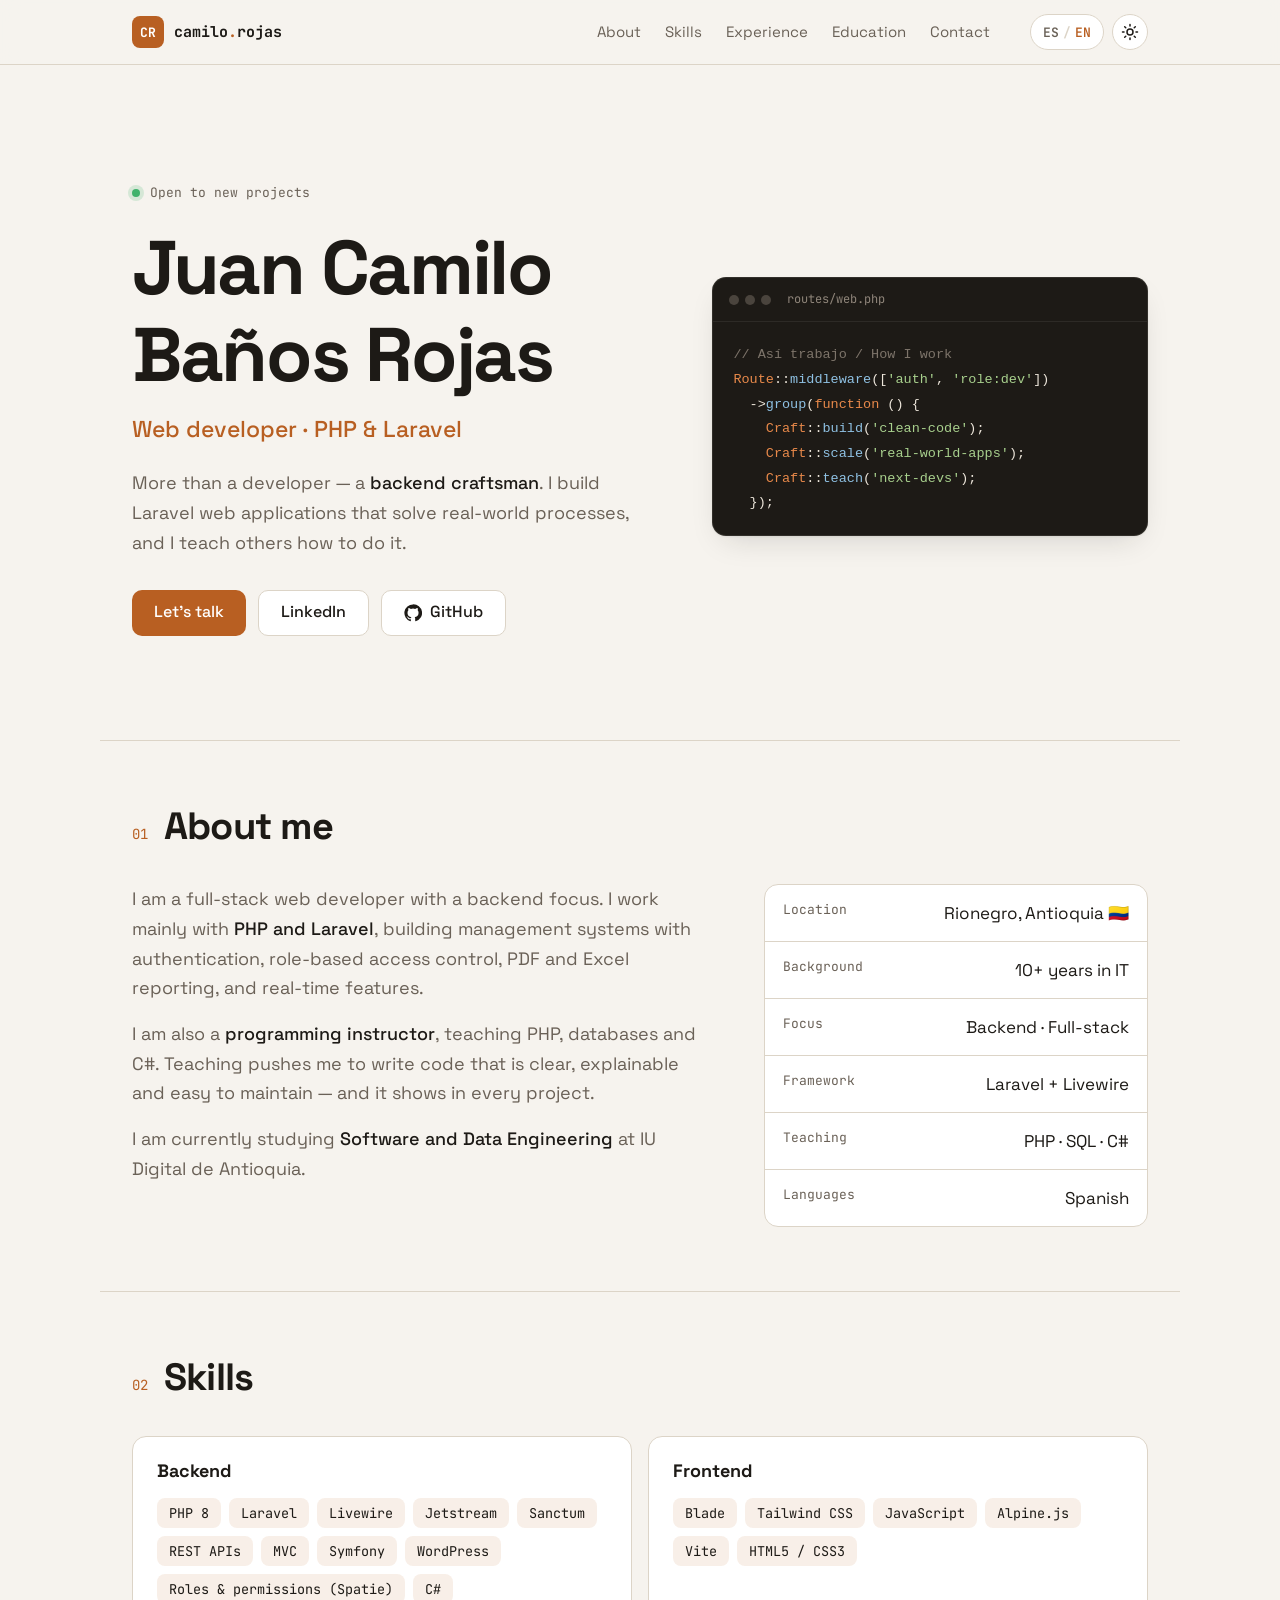
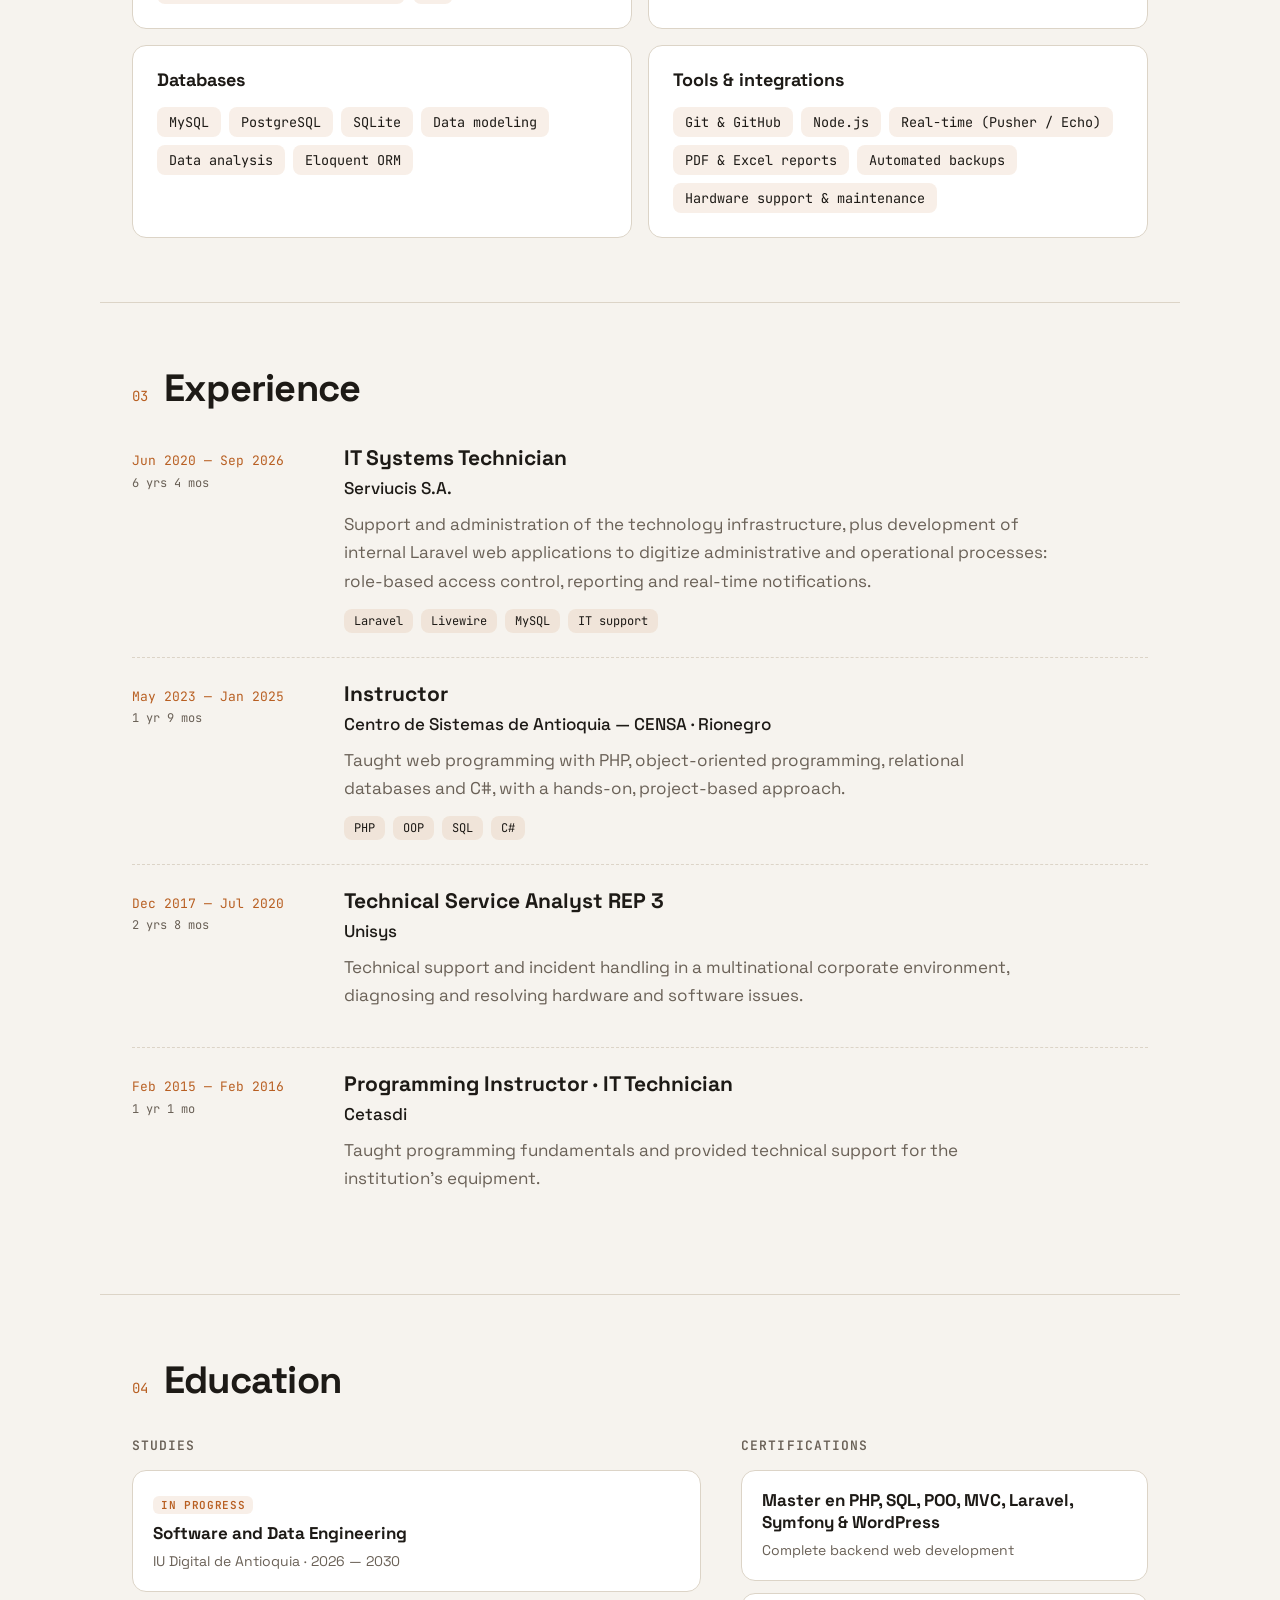
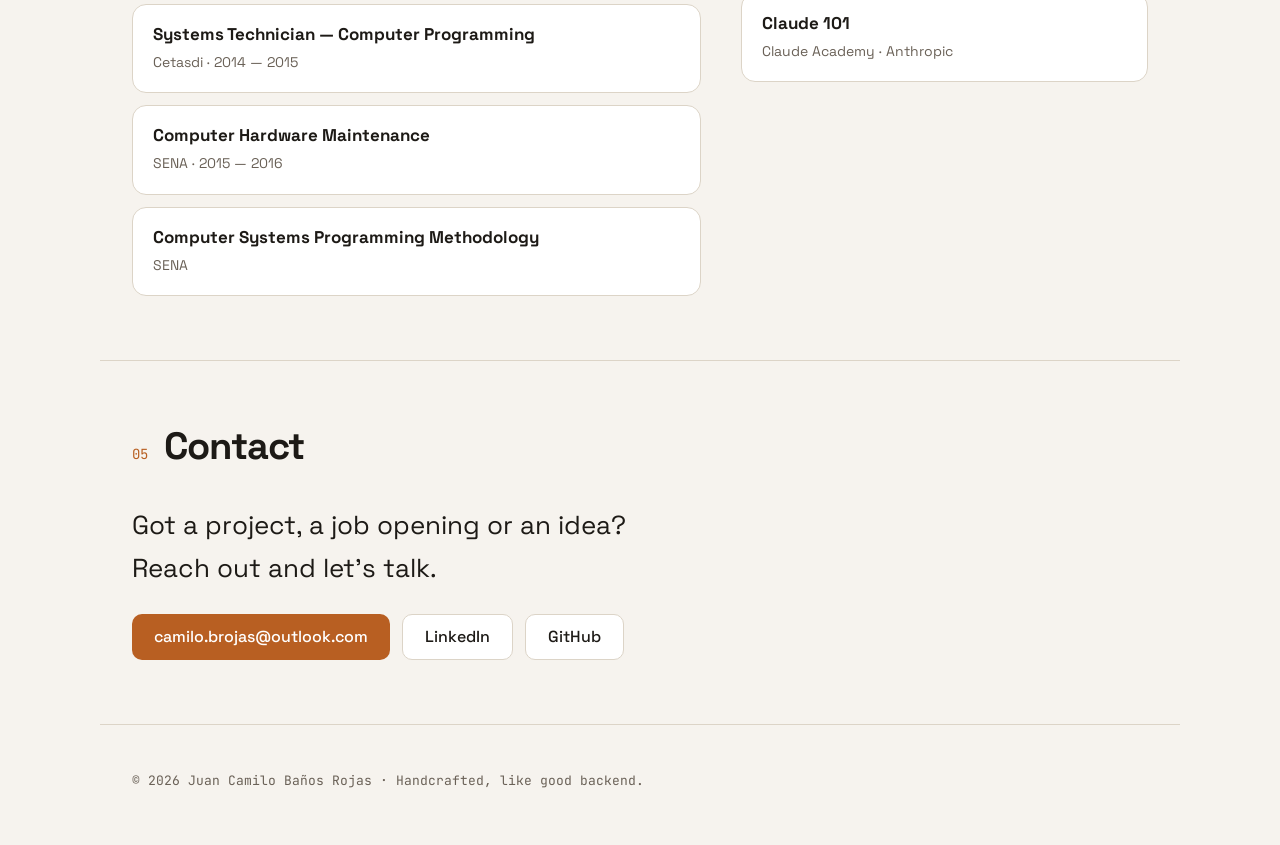
==== index.html @ 19678628 "Portafolio bilingüe con tema claro/oscuro Co-Authored-By: Claude Opus 5.5 <noreply@anthropic.com>" ====
<!doctype html>
<html lang="es">
<head>
  <meta charset="utf-8">
  <meta name="viewport" content="width=device-width, initial-scale=1">
  <title>Camilo Rojas · Desarrollador Full-stack</title>
  <meta name="description" content="Juan Camilo Baños Rojas — Desarrollador web PHP y Laravel en Rionegro, Antioquia. Más de 10 años en tecnología y docente de programación.">
  <meta property="og:title" content="Camilo Rojas · Full-stack Developer">
  <meta property="og:description" content="Desarrollador web full-stack y docente de programación. Laravel · Livewire · Tailwind · MySQL.">
  <meta property="og:type" content="website">
  <link rel="icon" href="data:image/svg+xml,<svg xmlns='http://www.w3.org/2000/svg' viewBox='0 0 32 32'><rect width='32' height='32' rx='7' fill='%23d97a3a'/><text x='16' y='22' font-family='monospace' font-size='16' font-weight='700' text-anchor='middle' fill='white'>CR</text></svg>">
  <link rel="preconnect" href="https://fonts.googleapis.com">
  <link rel="preconnect" href="https://fonts.gstatic.com" crossorigin>
  <link href="https://fonts.googleapis.com/css2?family=JetBrains+Mono:wght@400;600&family=Space+Grotesk:wght@400;500;700&display=swap" rel="stylesheet">
  <link rel="stylesheet" href="style.css">
  <script>
    // Apply saved/system theme before paint to avoid a flash
    try {
      const t = localStorage.getItem('theme');
      if (t) document.documentElement.dataset.theme = t;
    } catch (e) {}
  </script>
</head>
<body>
  <a class="skip" href="#main" data-i18n="skip">Saltar al contenido</a>

  <header class="nav">
    <div class="wrap nav__inner">
      <a href="#top" class="brand" aria-label="Camilo Rojas">
        <span class="brand__mark">CR</span>
        <span class="brand__name">camilo<span class="accent">.</span>rojas</span>
      </a>
      <nav class="nav__links" aria-label="Secciones">
        <a href="#about" data-i18n="nav.about">Sobre mí</a>
        <a href="#skills" data-i18n="nav.skills">Habilidades</a>
        <a href="#experience" data-i18n="nav.experience">Experiencia</a>
        <a href="#education" data-i18n="nav.education">Formación</a>
        <a href="#contact" data-i18n="nav.contact">Contacto</a>
      </nav>
      <div class="nav__actions">
        <button class="chip" id="langToggle" type="button" aria-label="Cambiar idioma / Change language">
          <span data-lang="es">ES</span><span class="sep">/</span><span data-lang="en">EN</span>
        </button>
        <button class="icon-btn" id="themeToggle" type="button" aria-label="Cambiar tema">
          <svg class="i-sun" viewBox="0 0 24 24" width="18" height="18" fill="none" stroke="currentColor" stroke-width="2" stroke-linecap="round"><circle cx="12" cy="12" r="4"/><path d="M12 2v2M12 20v2M4.93 4.93l1.41 1.41M17.66 17.66l1.41 1.41M2 12h2M20 12h2M4.93 19.07l1.41-1.41M17.66 6.34l1.41-1.41"/></svg>
          <svg class="i-moon" viewBox="0 0 24 24" width="18" height="18" fill="none" stroke="currentColor" stroke-width="2" stroke-linecap="round" stroke-linejoin="round"><path d="M21 12.79A9 9 0 1 1 11.21 3 7 7 0 0 0 21 12.79z"/></svg>
        </button>
      </div>
    </div>
  </header>

  <main id="main">
    <!-- HERO -->
    <section class="hero wrap" id="top">
      <div class="hero__text">
        <p class="eyebrow mono"><span class="dot"></span><span data-i18n="hero.status">Disponible para nuevos proyectos</span></p>
        <h1>Juan Camilo<br>Baños Rojas</h1>
        <p class="hero__role" data-i18n="hero.role">Web developer · PHP &amp; Laravel</p>
        <p class="hero__lead" data-i18n="hero.lead">Más que un desarrollador, un <em>artesano del backend</em>. Construyo aplicaciones web con Laravel que resuelven procesos reales, y enseño a otros a hacerlo.</p>
        <div class="hero__cta">
          <a class="btn btn--primary" href="#contact" data-i18n="hero.cta1">Hablemos</a>
          <a class="btn btn--ghost" href="https://www.linkedin.com/in/jcamilorojas" target="_blank" rel="noopener">LinkedIn</a>
          <a class="btn btn--ghost" href="https://github.com/JCBRojas" target="_blank" rel="noopener">
            <svg viewBox="0 0 24 24" width="18" height="18" fill="currentColor" aria-hidden="true"><path d="M12 .5a11.5 11.5 0 0 0-3.64 22.41c.58.1.79-.25.79-.56v-2c-3.2.7-3.88-1.37-3.88-1.37-.53-1.33-1.28-1.69-1.28-1.69-1.05-.72.08-.7.08-.7 1.16.08 1.77 1.19 1.77 1.19 1.03 1.77 2.7 1.26 3.36.96.1-.75.4-1.26.73-1.55-2.55-.29-5.24-1.28-5.24-5.68 0-1.26.45-2.28 1.19-3.09-.12-.29-.52-1.46.11-3.05 0 0 .97-.31 3.17 1.18a11 11 0 0 1 5.77 0c2.2-1.49 3.17-1.18 3.17-1.18.63 1.59.23 2.76.11 3.05.74.81 1.19 1.83 1.19 3.09 0 4.41-2.69 5.38-5.26 5.67.41.36.78 1.06.78 2.14v3.17c0 .31.21.67.8.56A11.5 11.5 0 0 0 12 .5z"/></svg>
            GitHub
          </a>
        </div>
      </div>

      <figure class="code-card" aria-hidden="true">
        <div class="code-card__bar"><i></i><i></i><i></i><span class="mono">routes/web.php</span></div>
<pre class="mono"><code><span class="c">// Así trabajo / How I work</span>
<span class="k">Route</span>::<span class="f">middleware</span>([<span class="s">'auth'</span>, <span class="s">'role:dev'</span>])
  -&gt;<span class="f">group</span>(<span class="k">function</span> () {
    <span class="k">Craft</span>::<span class="f">build</span>(<span class="s">'clean-code'</span>);
    <span class="k">Craft</span>::<span class="f">scale</span>(<span class="s">'real-world-apps'</span>);
    <span class="k">Craft</span>::<span class="f">teach</span>(<span class="s">'next-devs'</span>);
  });</code></pre>
      </figure>
    </section>

    <!-- ABOUT -->
    <section class="section wrap" id="about">
      <header class="section__head">
        <span class="mono num">01</span>
        <h2 data-i18n="about.title">Sobre mí</h2>
      </header>
      <div class="about">
        <div class="about__text">
          <p data-i18n="about.p1">Soy desarrollador web especializado en <strong>PHP y Laravel</strong>, con más de 10 años de trayectoria en tecnología: soporte técnico, administración de sistemas, docencia y desarrollo de software. Construyo sistemas de gestión con autenticación, control de roles y permisos, reportes en PDF y Excel, y funcionalidades en tiempo real.</p>
          <p data-i18n="about.p2">También he sido <strong>docente de programación</strong>, enseñando PHP, bases de datos y C#. Enseñar me obliga a escribir código claro, explicable y fácil de mantener, y eso se nota en cada proyecto.</p>
          <p data-i18n="about.p3">Actualmente curso <strong>Ingeniería de Software y Datos</strong> en la IU Digital de Antioquia.</p>
        </div>
        <ul class="facts">
          <li><span class="facts__k mono" data-i18n="about.f0k">Ubicación</span><span>Rionegro, Antioquia 🇨🇴</span></li>
          <li><span class="facts__k mono" data-i18n="about.f5k">Trayectoria</span><span data-i18n="about.f5v">+10 años en TI</span></li>
          <li><span class="facts__k mono" data-i18n="about.f1k">Enfoque</span><span data-i18n="about.f1v">Backend · Full-stack</span></li>
          <li><span class="facts__k mono" data-i18n="about.f2k">Framework</span><span>Laravel + Livewire</span></li>
          <li><span class="facts__k mono" data-i18n="about.f3k">Docencia</span><span>PHP · SQL · C#</span></li>
          <li><span class="facts__k mono" data-i18n="about.f4k">Idiomas</span><span data-i18n="about.f4v">Español</span></li>
        </ul>
      </div>
    </section>

    <!-- SKILLS -->
    <section class="section wrap" id="skills">
      <header class="section__head">
        <span class="mono num">02</span>
        <h2 data-i18n="skills.title">Habilidades</h2>
      </header>
      <div class="skills">
        <article class="skill-group">
          <h3 data-i18n="skills.backend">Backend</h3>
          <ul class="tags">
            <li>PHP 8</li><li>Laravel</li><li>Livewire</li><li>Jetstream</li><li>Sanctum</li>
            <li>REST APIs</li><li>MVC</li><li>Symfony</li><li>WordPress</li><li data-i18n="skills.rbac">Roles y permisos (Spatie)</li><li>C#</li>
          </ul>
        </article>
        <article class="skill-group">
          <h3 data-i18n="skills.frontend">Frontend</h3>
          <ul class="tags">
            <li>Blade</li><li>Tailwind CSS</li><li>JavaScript</li><li>Alpine.js</li><li>Vite</li><li>HTML5 / CSS3</li>
          </ul>
        </article>
        <article class="skill-group">
          <h3 data-i18n="skills.data">Bases de datos</h3>
          <ul class="tags">
            <li>MySQL</li><li>PostgreSQL</li><li>SQLite</li><li data-i18n="skills.modeling">Modelado de datos</li><li data-i18n="skills.analysis">Análisis de datos</li><li>Eloquent ORM</li>
          </ul>
        </article>
        <article class="skill-group">
          <h3 data-i18n="skills.tools">Herramientas e integraciones</h3>
          <ul class="tags">
            <li>Git &amp; GitHub</li><li>Node.js</li><li data-i18n="skills.realtime">Tiempo real (Pusher / Echo)</li>
            <li data-i18n="skills.reports">Reportes PDF y Excel</li><li data-i18n="skills.backups">Respaldos automatizados</li><li data-i18n="skills.support">Soporte y mantenimiento de equipos</li>
          </ul>
        </article>
      </div>
    </section>

    <!-- EXPERIENCE -->
    <section class="section wrap" id="experience">
      <header class="section__head">
        <span class="mono num">03</span>
        <h2 data-i18n="exp.title">Experiencia</h2>
      </header>
      <ol class="timeline">
        <li class="timeline__item">
          <div class="timeline__meta mono"><span data-i18n="exp.d1">jun 2020 — sep 2026</span><span class="timeline__dur" data-i18n="exp.l1">6 años 4 meses</span></div>
          <div class="timeline__body">
            <h3 data-i18n="exp.serviucis.role">Técnico de sistemas informáticos</h3>
            <p class="timeline__org">Serviucis S.A.</p>
            <p data-i18n="exp.serviucis.desc">Soporte y administración de la infraestructura tecnológica, y desarrollo de aplicaciones web internas con Laravel para digitalizar procesos administrativos y operativos: control de acceso por roles, reportes y notificaciones en tiempo real.</p>
            <ul class="tags tags--sm"><li>Laravel</li><li>Livewire</li><li>MySQL</li><li data-i18n="exp.tag.support">Soporte TI</li></ul>
          </div>
        </li>
        <li class="timeline__item">
          <div class="timeline__meta mono"><span data-i18n="exp.d2">may 2023 — ene 2025</span><span class="timeline__dur" data-i18n="exp.l2">1 año 9 meses</span></div>
          <div class="timeline__body">
            <h3 data-i18n="exp.censa.role">Profesor</h3>
            <p class="timeline__org">Centro de Sistemas de Antioquia — CENSA · Rionegro</p>
            <p data-i18n="exp.censa.desc">Formación en programación web con PHP, programación orientada a objetos, bases de datos relacionales y C#, con un enfoque práctico basado en proyectos.</p>
            <ul class="tags tags--sm"><li>PHP</li><li data-i18n="exp.tag.oop">POO</li><li>SQL</li><li>C#</li></ul>
          </div>
        </li>
        <li class="timeline__item">
          <div class="timeline__meta mono"><span data-i18n="exp.d3">dic 2017 — jul 2020</span><span class="timeline__dur" data-i18n="exp.l3">2 años 8 meses</span></div>
          <div class="timeline__body">
            <h3 data-i18n="exp.unisys.role">Analista de servicio técnico REP 3</h3>
            <p class="timeline__org">Unisys</p>
            <p data-i18n="exp.unisys.desc">Soporte técnico y atención de incidentes en un entorno corporativo multinacional, con diagnóstico y resolución de problemas de hardware y software.</p>
          </div>
        </li>
        <li class="timeline__item">
          <div class="timeline__meta mono"><span data-i18n="exp.d4">feb 2015 — feb 2016</span><span class="timeline__dur" data-i18n="exp.l4">1 año 1 mes</span></div>
          <div class="timeline__body">
            <h3 data-i18n="exp.cetasdi.role">Docente en programación · Técnico informático</h3>
            <p class="timeline__org">Cetasdi</p>
            <p data-i18n="exp.cetasdi.desc">Enseñanza de fundamentos de programación y soporte técnico a los equipos de la institución.</p>
          </div>
        </li>
      </ol>
    </section>

    <!-- EDUCATION -->
    <section class="section wrap" id="education">
      <header class="section__head">
        <span class="mono num">04</span>
        <h2 data-i18n="edu.title">Formación</h2>
      </header>
      <div class="edu">
        <div>
          <h3 class="edu__sub mono" data-i18n="edu.studies">Educación</h3>
          <ul class="cards">
            <li class="card">
              <span class="badge" data-i18n="edu.ongoing">En curso</span>
              <h4 data-i18n="edu.iud.title">Ingeniería de Software y Datos</h4>
              <p>IU Digital de Antioquia · <span data-i18n="edu.iud.date">2026 — 2030</span></p>
            </li>
            <li class="card">
              <h4 data-i18n="edu.cetasdi.title">Técnico en Sistemas — Programación informática</h4>
              <p>Cetasdi · 2014 — 2015</p>
            </li>
            <li class="card">
              <h4 data-i18n="edu.sena1.title">Mantenimiento de equipos de cómputo</h4>
              <p>SENA · 2015 — 2016</p>
            </li>
            <li class="card">
              <h4 data-i18n="edu.sena2.title">Metodología de programación de sistemas informáticos</h4>
              <p>SENA</p>
            </li>
          </ul>
        </div>
        <div>
          <h3 class="edu__sub mono" data-i18n="edu.certs">Certificaciones</h3>
          <ul class="cards">
            <li class="card">
              <h4>Master en PHP, SQL, POO, MVC, Laravel, Symfony &amp; WordPress</h4>
              <p data-i18n="edu.cert.php">Desarrollo web backend completo</p>
            </li>
            <li class="card">
              <h4>Claude 101</h4>
              <p>Claude Academy · Anthropic</p>
            </li>
          </ul>
        </div>
      </div>
    </section>

    <!-- CONTACT -->
    <section class="section wrap" id="contact">
      <header class="section__head">
        <span class="mono num">05</span>
        <h2 data-i18n="contact.title">Contacto</h2>
      </header>
      <div class="contact">
        <p class="contact__lead" data-i18n="contact.lead">¿Tienes un proyecto, una vacante o una idea? Escríbeme y conversemos.</p>
        <div class="contact__links">
          <a class="btn btn--primary" href="mailto:camilo.brojas@outlook.com">camilo.brojas@outlook.com</a>
          <a class="btn btn--ghost" href="https://www.linkedin.com/in/jcamilorojas" target="_blank" rel="noopener">LinkedIn</a>
          <a class="btn btn--ghost" href="https://github.com/JCBRojas" target="_blank" rel="noopener">GitHub</a>
        </div>
      </div>
    </section>
  </main>

  <footer class="footer wrap">
    <p class="mono">© <span id="year"></span> Juan Camilo Baños Rojas · <span data-i18n="footer">Hecho a mano, como el buen backend.</span></p>
  </footer>

  <script src="script.js"></script>
</body>
</html>
---- style.css ----
:root {
  --bg: #f6f3ee;
  --bg-2: #ede8df;
  --surface: #ffffff;
  --text: #1d1a16;
  --muted: #6a6157;
  --line: #dcd4c7;
  --accent: #b85f22;
  --accent-soft: rgba(184, 95, 34, .1);
  --code-bg: #1d1a16;
  --code-text: #ece5da;
  --shadow: 0 1px 2px rgba(29, 26, 22, .05), 0 12px 32px -12px rgba(29, 26, 22, .18);
  color-scheme: light;
}

@media (prefers-color-scheme: dark) {
  :root:not([data-theme="light"]) {
    --bg: #12110f;
    --bg-2: #1a1815;
    --surface: #1e1c19;
    --text: #ece6dc;
    --muted: #9c9285;
    --line: #2f2b26;
    --accent: #e8894a;
    --accent-soft: rgba(232, 137, 74, .12);
    --code-bg: #0b0a09;
    --code-text: #ece6dc;
    --shadow: 0 1px 2px rgba(0, 0, 0, .3), 0 16px 40px -16px rgba(0, 0, 0, .6);
    color-scheme: dark;
  }
}

:root[data-theme="dark"] {
  --bg: #12110f;
  --bg-2: #1a1815;
  --surface: #1e1c19;
  --text: #ece6dc;
  --muted: #9c9285;
  --line: #2f2b26;
  --accent: #e8894a;
  --accent-soft: rgba(232, 137, 74, .12);
  --code-bg: #0b0a09;
  --code-text: #ece6dc;
  --shadow: 0 1px 2px rgba(0, 0, 0, .3), 0 16px 40px -16px rgba(0, 0, 0, .6);
  color-scheme: dark;
}

*, *::before, *::after { box-sizing: border-box; }
html { scroll-behavior: smooth; scroll-padding-top: 80px; }
body {
  margin: 0;
  background: var(--bg);
  color: var(--text);
  font: 400 17px/1.65 "Space Grotesk", system-ui, sans-serif;
  -webkit-font-smoothing: antialiased;
  transition: background-color .25s, color .25s;
}
h1, h2, h3 { line-height: 1.15; margin: 0; }
a { color: inherit; }
.mono { font-family: "JetBrains Mono", ui-monospace, monospace; }
.accent { color: var(--accent); }
.wrap { width: 100%; max-width: 1080px; margin: 0 auto; padding: 0 16px; }
@media (min-width: 720px) { .wrap { padding: 0 32px; } }

.skip { position: absolute; left: -9999px; }
.skip:focus { left: 16px; top: 16px; z-index: 99; background: var(--accent); color: #fff; padding: 8px 12px; border-radius: 8px; }
:focus-visible { outline: 2px solid var(--accent); outline-offset: 3px; border-radius: 6px; }

/* NAV */
.nav {
  position: sticky; top: 0; z-index: 10;
  background: color-mix(in srgb, var(--bg) 82%, transparent);
  backdrop-filter: blur(10px);
  border-bottom: 1px solid var(--line);
}
.nav__inner { display: flex; align-items: center; gap: 24px; height: 64px; }
.brand { display: flex; align-items: center; gap: 10px; text-decoration: none; font-weight: 700; }
.brand__mark {
  display: grid; place-items: center; width: 32px; height: 32px; border-radius: 8px;
  background: var(--accent); color: #fff; font: 700 13px "JetBrains Mono", monospace;
}
.brand__name { font-family: "JetBrains Mono", monospace; font-size: 15px; }
.nav__links { display: none; gap: 24px; margin-left: auto; }
.nav__links a { text-decoration: none; color: var(--muted); font-size: 15px; }
.nav__links a:hover { color: var(--text); }
.nav__actions { display: flex; gap: 8px; margin-left: auto; }
@media (min-width: 820px) {
  .nav__links { display: flex; }
  .nav__actions { margin-left: 16px; }
}
.chip, .icon-btn {
  height: 36px; border: 1px solid var(--line); background: var(--surface); color: var(--text);
  border-radius: 999px; cursor: pointer; font: 600 13px "JetBrains Mono", monospace;
  display: inline-flex; align-items: center; justify-content: center;
}
.chip { padding: 0 12px; gap: 4px; }
.chip .sep { color: var(--line); }
.chip [data-lang] { color: var(--muted); }
html[lang="es"] .chip [data-lang="es"], html[lang="en"] .chip [data-lang="en"] { color: var(--accent); }
.icon-btn { width: 36px; }
.chip:hover, .icon-btn:hover { border-color: var(--accent); }
.i-moon { display: none; }
:root[data-theme="light"] .i-sun, :root:not([data-theme]) .i-sun { display: block; }
:root[data-theme="dark"] .i-sun { display: none; }
:root[data-theme="dark"] .i-moon { display: block; }
@media (prefers-color-scheme: dark) {
  :root:not([data-theme]) .i-sun { display: none; }
  :root:not([data-theme]) .i-moon { display: block; }
}

/* HERO */
.hero {
  display: grid; gap: 48px; align-items: center;
  padding-top: 72px; padding-bottom: 72px;
}
@media (min-width: 900px) { .hero { grid-template-columns: 1.1fr .9fr; padding-top: 112px; padding-bottom: 104px; } }
.eyebrow { display: inline-flex; align-items: center; gap: 10px; font-size: 13px; color: var(--muted); margin: 0 0 20px; }
.dot { width: 8px; height: 8px; border-radius: 50%; background: #3fb26b; box-shadow: 0 0 0 4px rgba(63, 178, 107, .18); }
.hero h1 { font-size: clamp(44px, 8vw, 76px); font-weight: 700; letter-spacing: -.03em; }
.hero__role { font-size: clamp(19px, 2.4vw, 23px); color: var(--accent); font-weight: 500; margin: 12px 0 0; }
.hero__lead { color: var(--muted); max-width: 52ch; margin: 20px 0 0; font-size: 18px; }
.hero__lead em { font-style: normal; color: var(--text); font-weight: 500; }
.hero__cta { display: flex; flex-wrap: wrap; gap: 12px; margin-top: 32px; }

.btn {
  display: inline-flex; align-items: center; gap: 8px; height: 46px; padding: 0 22px;
  border-radius: 10px; font-weight: 500; text-decoration: none; font-size: 16px;
  transition: transform .15s, background-color .15s, border-color .15s;
}
.btn:hover { transform: translateY(-1px); }
.btn--primary { background: var(--accent); color: #fff; }
.btn--ghost { border: 1px solid var(--line); background: var(--surface); }
.btn--ghost:hover { border-color: var(--accent); }

.code-card {
  margin: 0; background: var(--code-bg); color: var(--code-text);
  border-radius: 14px; box-shadow: var(--shadow); overflow: hidden;
  border: 1px solid color-mix(in srgb, var(--code-text) 10%, transparent);
}
.code-card__bar { display: flex; align-items: center; gap: 6px; padding: 12px 16px; border-bottom: 1px solid rgba(255, 255, 255, .07); }
.code-card__bar i { width: 10px; height: 10px; border-radius: 50%; background: #4a443d; }
.code-card__bar span { margin-left: 10px; font-size: 12px; color: #8f857a; }
.code-card pre { margin: 0; padding: 20px; font-size: 13.5px; line-height: 1.75; overflow-x: auto; }
.code-card .c { color: #7d746a; }
.code-card .k { color: #e8894a; }
.code-card .f { color: #8fc1e3; }
.code-card .s { color: #a8d08d; }

/* SECTIONS */
.section { padding-top: 64px; padding-bottom: 64px; border-top: 1px solid var(--line); }
.section__head { display: flex; align-items: baseline; gap: 16px; margin-bottom: 36px; }
.section__head .num { color: var(--accent); font-size: 14px; }
.section__head h2 { font-size: clamp(28px, 4vw, 38px); letter-spacing: -.02em; }

.about { display: grid; gap: 32px; }
@media (min-width: 820px) { .about { grid-template-columns: 1.5fr 1fr; gap: 56px; } }
.about__text p { margin: 0 0 16px; color: var(--muted); font-size: 18px; }
.about__text strong { color: var(--text); font-weight: 500; }
.facts { list-style: none; margin: 0; padding: 0; border: 1px solid var(--line); border-radius: 14px; background: var(--surface); }
.facts li { display: flex; justify-content: space-between; gap: 16px; padding: 14px 18px; border-bottom: 1px solid var(--line); }
.facts li:last-child { border-bottom: 0; }
.facts__k { color: var(--muted); font-size: 13px; }

.skills { display: grid; gap: 16px; }
@media (min-width: 720px) { .skills { grid-template-columns: 1fr 1fr; } }
.skill-group { background: var(--surface); border: 1px solid var(--line); border-radius: 14px; padding: 24px; }
.skill-group h3 { font-size: 18px; margin-bottom: 16px; }
.tags { list-style: none; margin: 0; padding: 0; display: flex; flex-wrap: wrap; gap: 8px; }
.tags li {
  padding: 6px 12px; border-radius: 8px; background: var(--accent-soft); color: var(--text);
  font: 400 13.5px "JetBrains Mono", monospace;
}
.tags--sm li { font-size: 12px; padding: 4px 10px; }

.timeline { list-style: none; margin: 0; padding: 0; }
.timeline__item { display: grid; gap: 8px; padding: 24px 0; border-bottom: 1px dashed var(--line); }
.timeline__item:first-child { padding-top: 0; }
.timeline__item:last-child { border-bottom: 0; }
@media (min-width: 720px) { .timeline__item { grid-template-columns: 180px 1fr; gap: 32px; } }
.timeline__meta { color: var(--accent); font-size: 13px; padding-top: 4px; }
.timeline__body h3 { font-size: 21px; }
.timeline__body p { color: var(--muted); margin: 8px 0 14px; max-width: 64ch; }

.contact__lead { font-size: clamp(20px, 3vw, 26px); max-width: 30ch; margin: 0 0 24px; }
.contact__links { display: flex; flex-wrap: wrap; gap: 12px; }

.footer { padding-top: 32px; padding-bottom: 40px; border-top: 1px solid var(--line); color: var(--muted); font-size: 13px; }

@media (prefers-reduced-motion: reduce) {
  html { scroll-behavior: auto; }
  * { transition: none !important; }
}

.timeline__meta { display: flex; flex-direction: column; gap: 2px; }
.timeline__dur { color: var(--muted); font-size: 12px; }
.timeline__org { color: var(--text) !important; font-weight: 500; margin: 4px 0 0 !important; }

.edu { display: grid; gap: 32px; }
@media (min-width: 820px) { .edu { grid-template-columns: 1.4fr 1fr; gap: 40px; } }
.edu__sub { font-size: 13px; font-weight: 600; color: var(--muted); text-transform: uppercase; letter-spacing: .08em; margin-bottom: 16px; }
.cards { list-style: none; margin: 0; padding: 0; display: grid; gap: 12px; }
.card { background: var(--surface); border: 1px solid var(--line); border-radius: 14px; padding: 18px 20px; }
.card h4 { margin: 0; font-size: 17px; line-height: 1.3; }
.card p { margin: 6px 0 0; color: var(--muted); font-size: 14px; }
.badge {
  display: inline-block; margin-bottom: 8px; padding: 2px 8px; border-radius: 6px;
  background: var(--accent-soft); color: var(--accent); font: 600 11px "JetBrains Mono", monospace;
  text-transform: uppercase; letter-spacing: .06em;
}
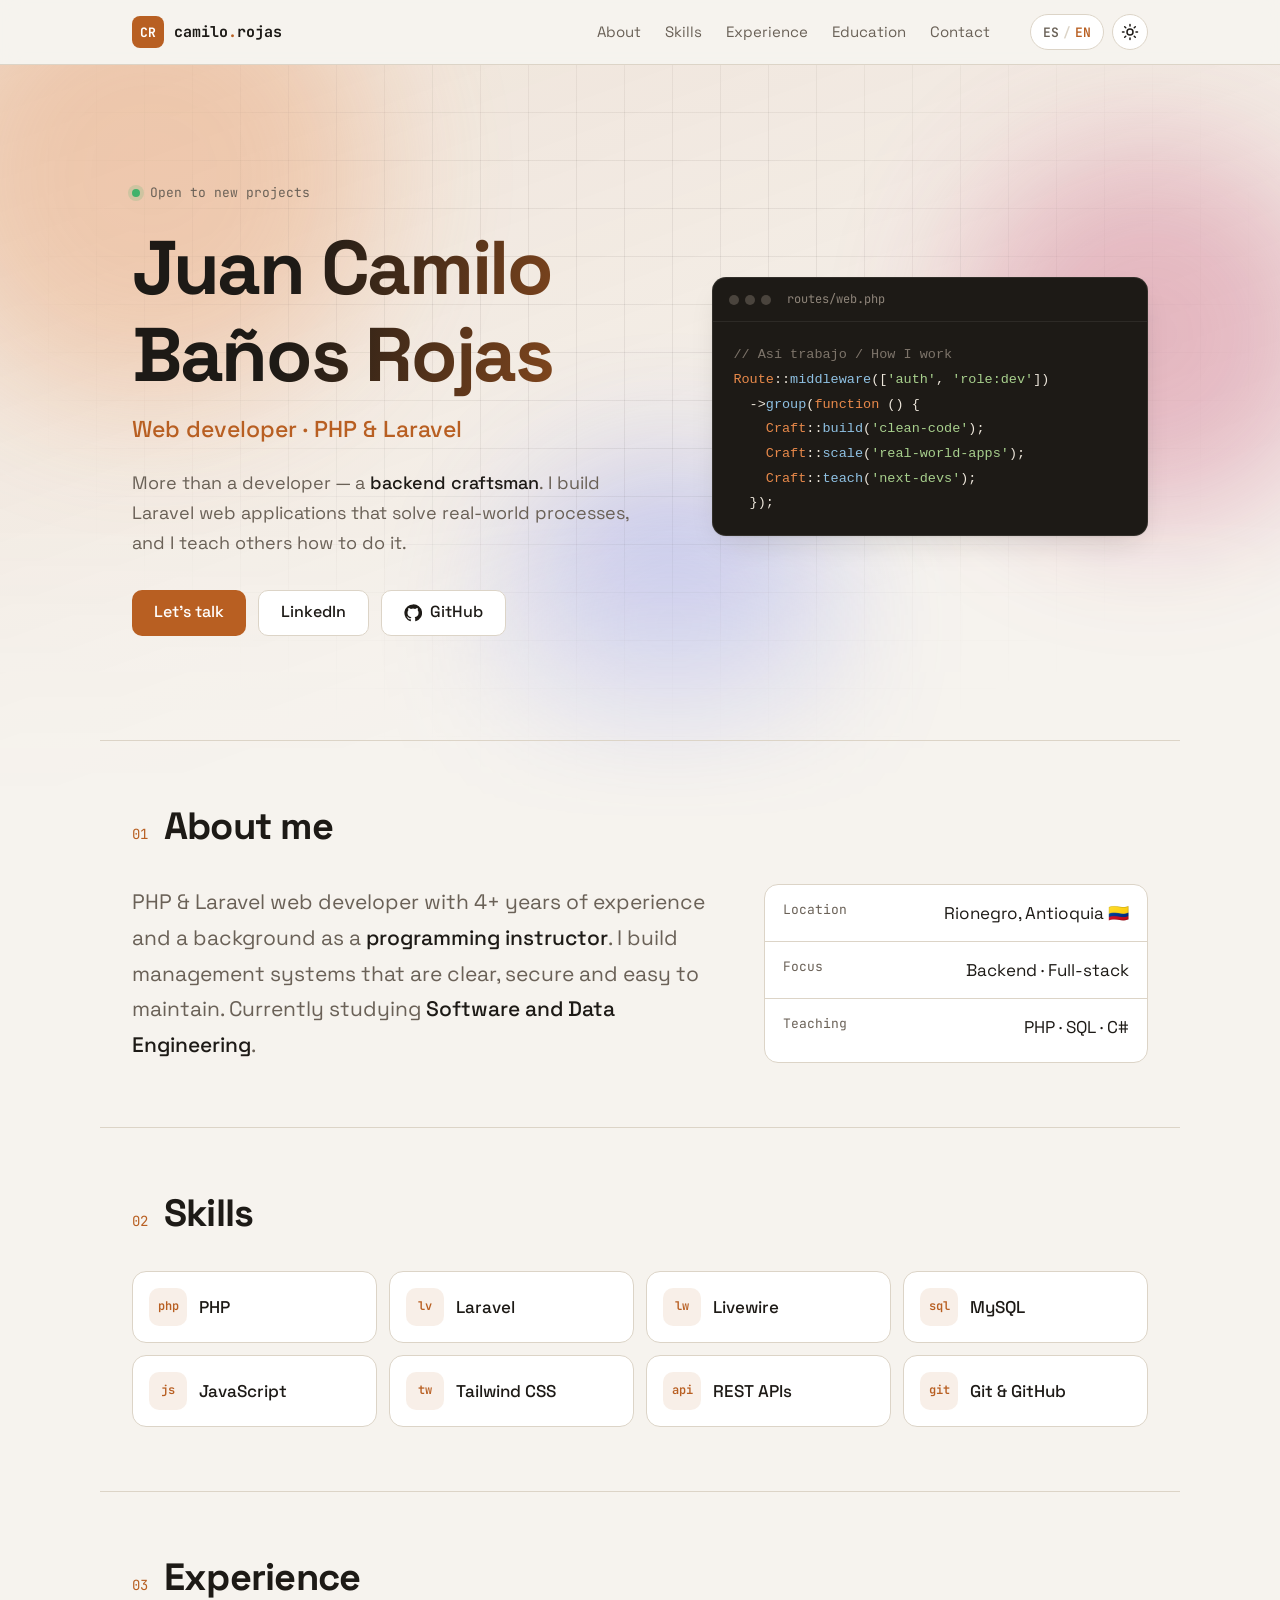
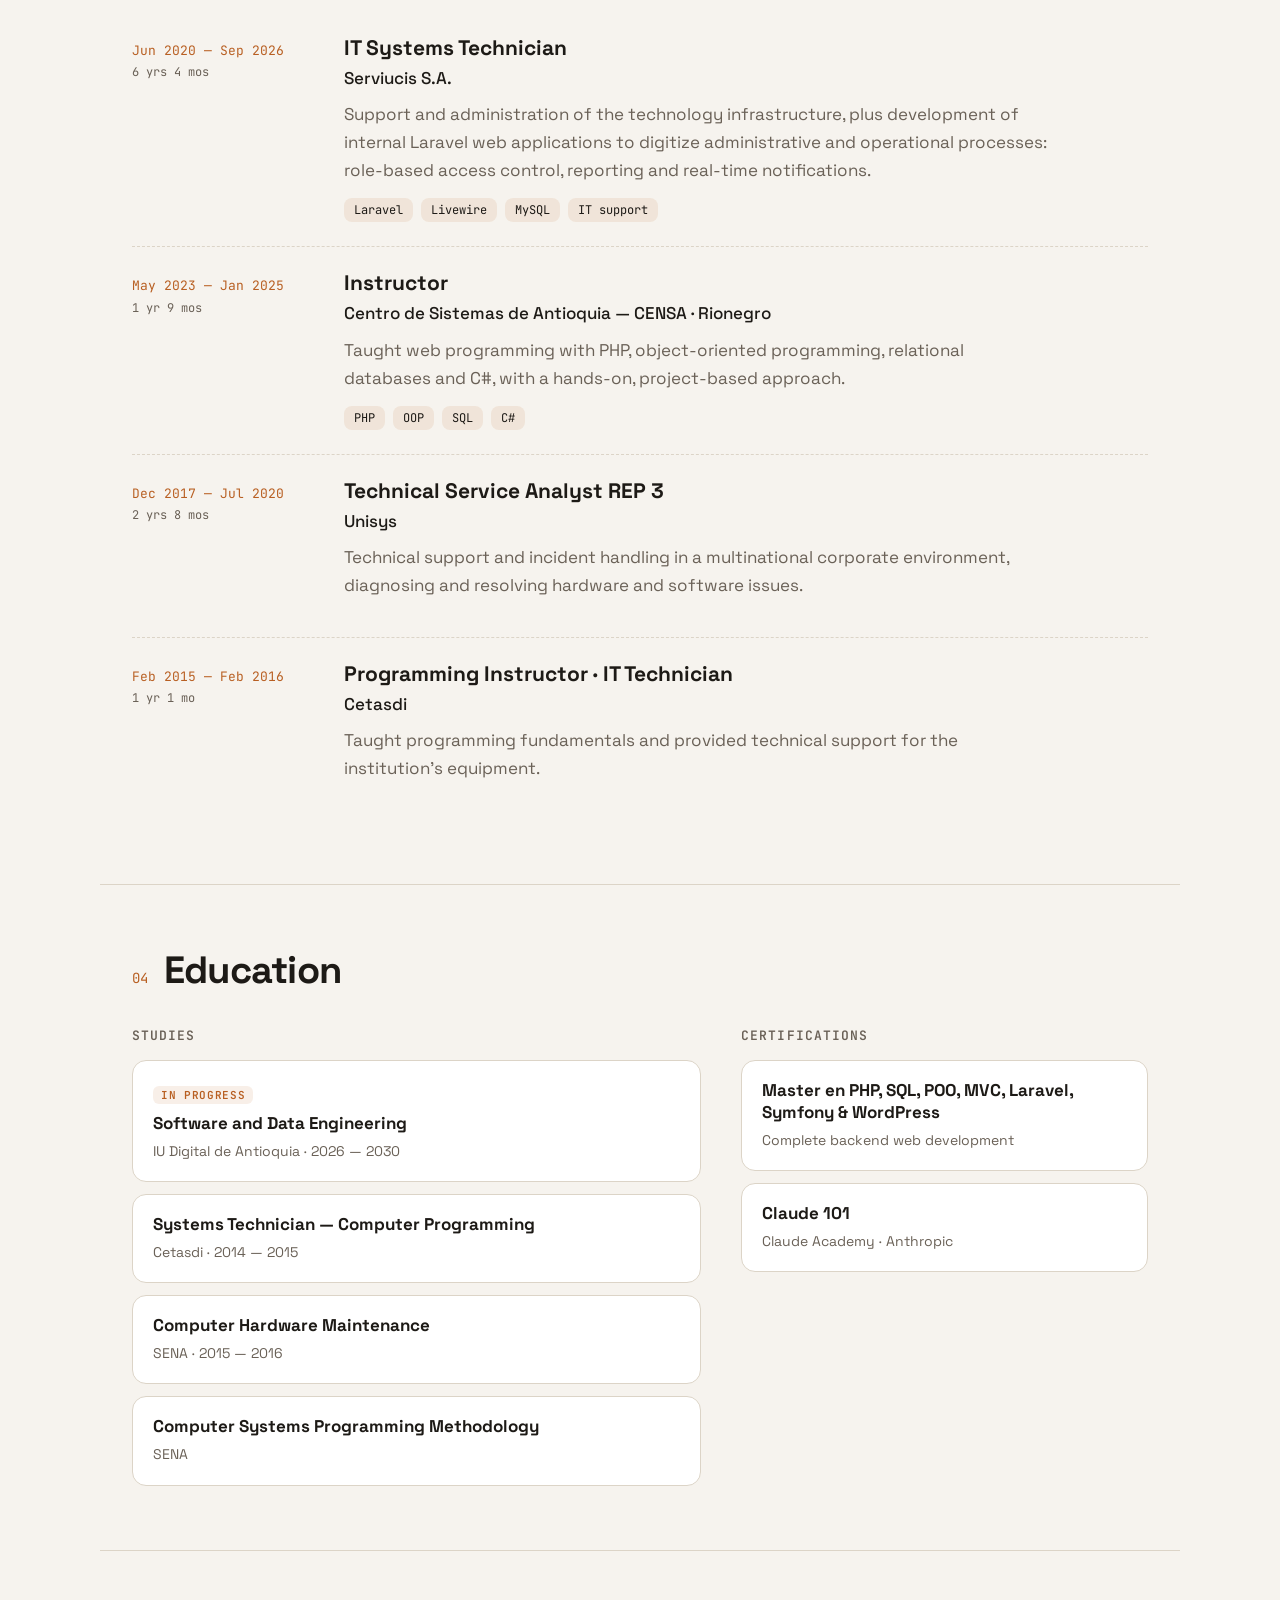
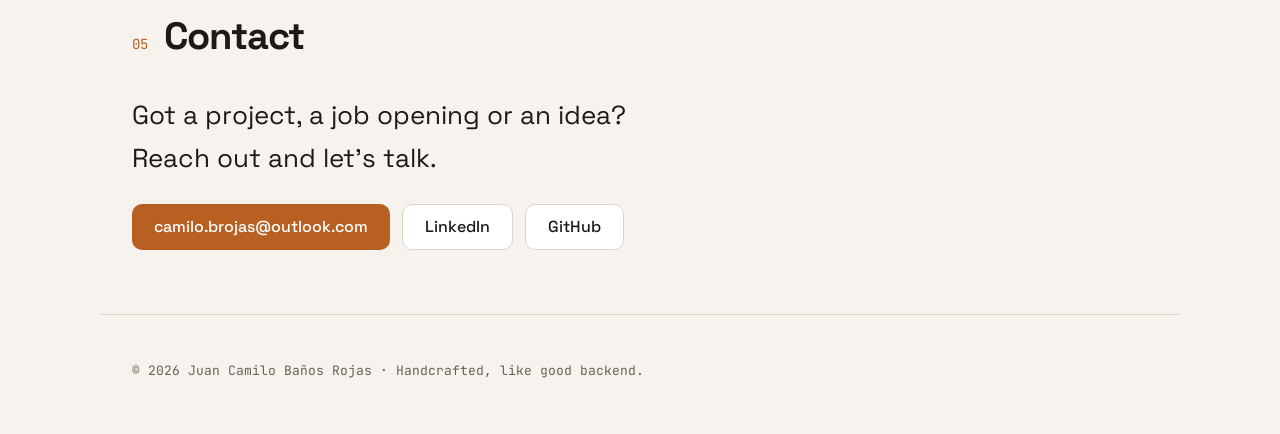
==== commit dfc8181b: "Resume Sobre mí y habilidades, agrega banner con gradiente y animaciones Co-Authored-By: Claude Opus" ====
--- a/index.html
+++ b/index.html
@@ -1,253 +1,418 @@
 <!doctype html>
 <html lang="es">
-<head>
-  <meta charset="utf-8">
-  <meta name="viewport" content="width=device-width, initial-scale=1">
-  <title>Camilo Rojas · Desarrollador Full-stack</title>
-  <meta name="description" content="Juan Camilo Baños Rojas — Desarrollador web PHP y Laravel en Rionegro, Antioquia. Más de 10 años en tecnología y docente de programación.">
-  <meta property="og:title" content="Camilo Rojas · Full-stack Developer">
-  <meta property="og:description" content="Desarrollador web full-stack y docente de programación. Laravel · Livewire · Tailwind · MySQL.">
-  <meta property="og:type" content="website">
-  <link rel="icon" href="data:image/svg+xml,<svg xmlns='http://www.w3.org/2000/svg' viewBox='0 0 32 32'><rect width='32' height='32' rx='7' fill='%23d97a3a'/><text x='16' y='22' font-family='monospace' font-size='16' font-weight='700' text-anchor='middle' fill='white'>CR</text></svg>">
-  <link rel="preconnect" href="https://fonts.googleapis.com">
-  <link rel="preconnect" href="https://fonts.gstatic.com" crossorigin>
-  <link href="https://fonts.googleapis.com/css2?family=JetBrains+Mono:wght@400;600&family=Space+Grotesk:wght@400;500;700&display=swap" rel="stylesheet">
-  <link rel="stylesheet" href="style.css">
-  <script>
-    // Apply saved/system theme before paint to avoid a flash
-    try {
-      const t = localStorage.getItem('theme');
-      if (t) document.documentElement.dataset.theme = t;
-    } catch (e) {}
-  </script>
-</head>
-<body>
-  <a class="skip" href="#main" data-i18n="skip">Saltar al contenido</a>
-
-  <header class="nav">
-    <div class="wrap nav__inner">
-      <a href="#top" class="brand" aria-label="Camilo Rojas">
-        <span class="brand__mark">CR</span>
-        <span class="brand__name">camilo<span class="accent">.</span>rojas</span>
-      </a>
-      <nav class="nav__links" aria-label="Secciones">
-        <a href="#about" data-i18n="nav.about">Sobre mí</a>
-        <a href="#skills" data-i18n="nav.skills">Habilidades</a>
-        <a href="#experience" data-i18n="nav.experience">Experiencia</a>
-        <a href="#education" data-i18n="nav.education">Formación</a>
-        <a href="#contact" data-i18n="nav.contact">Contacto</a>
-      </nav>
-      <div class="nav__actions">
-        <button class="chip" id="langToggle" type="button" aria-label="Cambiar idioma / Change language">
-          <span data-lang="es">ES</span><span class="sep">/</span><span data-lang="en">EN</span>
-        </button>
-        <button class="icon-btn" id="themeToggle" type="button" aria-label="Cambiar tema">
-          <svg class="i-sun" viewBox="0 0 24 24" width="18" height="18" fill="none" stroke="currentColor" stroke-width="2" stroke-linecap="round"><circle cx="12" cy="12" r="4"/><path d="M12 2v2M12 20v2M4.93 4.93l1.41 1.41M17.66 17.66l1.41 1.41M2 12h2M20 12h2M4.93 19.07l1.41-1.41M17.66 6.34l1.41-1.41"/></svg>
-          <svg class="i-moon" viewBox="0 0 24 24" width="18" height="18" fill="none" stroke="currentColor" stroke-width="2" stroke-linecap="round" stroke-linejoin="round"><path d="M21 12.79A9 9 0 1 1 11.21 3 7 7 0 0 0 21 12.79z"/></svg>
-        </button>
-      </div>
-    </div>
-  </header>
-
-  <main id="main">
-    <!-- HERO -->
-    <section class="hero wrap" id="top">
-      <div class="hero__text">
-        <p class="eyebrow mono"><span class="dot"></span><span data-i18n="hero.status">Disponible para nuevos proyectos</span></p>
-        <h1>Juan Camilo<br>Baños Rojas</h1>
-        <p class="hero__role" data-i18n="hero.role">Web developer · PHP &amp; Laravel</p>
-        <p class="hero__lead" data-i18n="hero.lead">Más que un desarrollador, un <em>artesano del backend</em>. Construyo aplicaciones web con Laravel que resuelven procesos reales, y enseño a otros a hacerlo.</p>
-        <div class="hero__cta">
-          <a class="btn btn--primary" href="#contact" data-i18n="hero.cta1">Hablemos</a>
-          <a class="btn btn--ghost" href="https://www.linkedin.com/in/jcamilorojas" target="_blank" rel="noopener">LinkedIn</a>
-          <a class="btn btn--ghost" href="https://github.com/JCBRojas" target="_blank" rel="noopener">
-            <svg viewBox="0 0 24 24" width="18" height="18" fill="currentColor" aria-hidden="true"><path d="M12 .5a11.5 11.5 0 0 0-3.64 22.41c.58.1.79-.25.79-.56v-2c-3.2.7-3.88-1.37-3.88-1.37-.53-1.33-1.28-1.69-1.28-1.69-1.05-.72.08-.7.08-.7 1.16.08 1.77 1.19 1.77 1.19 1.03 1.77 2.7 1.26 3.36.96.1-.75.4-1.26.73-1.55-2.55-.29-5.24-1.28-5.24-5.68 0-1.26.45-2.28 1.19-3.09-.12-.29-.52-1.46.11-3.05 0 0 .97-.31 3.17 1.18a11 11 0 0 1 5.77 0c2.2-1.49 3.17-1.18 3.17-1.18.63 1.59.23 2.76.11 3.05.74.81 1.19 1.83 1.19 3.09 0 4.41-2.69 5.38-5.26 5.67.41.36.78 1.06.78 2.14v3.17c0 .31.21.67.8.56A11.5 11.5 0 0 0 12 .5z"/></svg>
-            GitHub
-          </a>
+  <head>
+    <meta charset="utf-8" />
+    <meta name="viewport" content="width=device-width, initial-scale=1" />
+    <title>Camilo Rojas · Desarrollador Full-stack</title>
+    <meta
+      name="description"
+      content="Juan Camilo Baños Rojas — Desarrollador web PHP y Laravel en Rionegro, Antioquia. Más de 4 años de experiencia y docente de programación."
+    />
+    <meta property="og:title" content="Camilo Rojas · Full-stack Developer" />
+    <meta
+      property="og:description"
+      content="Desarrollador web full-stack y docente de programación. Laravel · Livewire · Tailwind · MySQL."
+    />
+    <meta property="og:type" content="website" />
+    <link
+      rel="icon"
+      href="data:image/svg+xml,<svg xmlns='http://www.w3.org/2000/svg' viewBox='0 0 32 32'><rect width='32' height='32' rx='7' fill='%23d97a3a'/><text x='16' y='22' font-family='monospace' font-size='16' font-weight='700' text-anchor='middle' fill='white'>CR</text></svg>"
+    />
+    <link rel="preconnect" href="https://fonts.googleapis.com" />
+    <link rel="preconnect" href="https://fonts.gstatic.com" crossorigin />
+    <link
+      href="https://fonts.googleapis.com/css2?family=JetBrains+Mono:wght@400;600&family=Space+Grotesk:wght@400;500;700&display=swap"
+      rel="stylesheet"
+    />
+    <link rel="stylesheet" href="style.css" />
+    <script>
+      // Apply saved/system theme before paint to avoid a flash
+      try {
+        const t = localStorage.getItem("theme");
+        if (t) document.documentElement.dataset.theme = t;
+      } catch (e) {}
+    </script>
+  </head>
+  <body>
+    <a class="skip" href="#main" data-i18n="skip">Saltar al contenido</a>
+
+    <header class="nav">
+      <div class="wrap nav__inner">
+        <a href="#top" class="brand" aria-label="Camilo Rojas">
+          <span class="brand__mark">CR</span>
+          <span class="brand__name"
+            >camilo<span class="accent">.</span>rojas</span
+          >
+        </a>
+        <nav class="nav__links" aria-label="Secciones">
+          <a href="#about" data-i18n="nav.about">Sobre mí</a>
+          <a href="#skills" data-i18n="nav.skills">Habilidades</a>
+          <a href="#experience" data-i18n="nav.experience">Experiencia</a>
+          <a href="#education" data-i18n="nav.education">Formación</a>
+          <a href="#contact" data-i18n="nav.contact">Contacto</a>
+        </nav>
+        <div class="nav__actions">
+          <button
+            class="chip"
+            id="langToggle"
+            type="button"
+            aria-label="Cambiar idioma / Change language"
+          >
+            <span data-lang="es">ES</span><span class="sep">/</span
+            ><span data-lang="en">EN</span>
+          </button>
+          <button
+            class="icon-btn"
+            id="themeToggle"
+            type="button"
+            aria-label="Cambiar tema"
+          >
+            <svg
+              class="i-sun"
+              viewBox="0 0 24 24"
+              width="18"
+              height="18"
+              fill="none"
+              stroke="currentColor"
+              stroke-width="2"
+              stroke-linecap="round"
+            >
+              <circle cx="12" cy="12" r="4" />
+              <path
+                d="M12 2v2M12 20v2M4.93 4.93l1.41 1.41M17.66 17.66l1.41 1.41M2 12h2M20 12h2M4.93 19.07l1.41-1.41M17.66 6.34l1.41-1.41"
+              />
+            </svg>
+            <svg
+              class="i-moon"
+              viewBox="0 0 24 24"
+              width="18"
+              height="18"
+              fill="none"
+              stroke="currentColor"
+              stroke-width="2"
+              stroke-linecap="round"
+              stroke-linejoin="round"
+            >
+              <path d="M21 12.79A9 9 0 1 1 11.21 3 7 7 0 0 0 21 12.79z" />
+            </svg>
+          </button>
         </div>
       </div>
-
-      <figure class="code-card" aria-hidden="true">
-        <div class="code-card__bar"><i></i><i></i><i></i><span class="mono">routes/web.php</span></div>
-<pre class="mono"><code><span class="c">// Así trabajo / How I work</span>
+    </header>
+
+    <main id="main">
+      <!-- HERO -->
+      <div class="banner" aria-hidden="true"><span class="blob b1"></span><span class="blob b2"></span><span class="blob b3"></span><span class="grid-overlay"></span></div>
+      <section class="hero wrap" id="top">
+        <div class="hero__text hero-in">
+          <p class="eyebrow mono">
+            <span class="dot"></span
+            ><span data-i18n="hero.status"
+              >Disponible para nuevos proyectos</span
+            >
+          </p>
+          <h1>Juan Camilo<br />Baños Rojas</h1>
+          <p class="hero__role" data-i18n="hero.role">
+            Web developer · PHP &amp; Laravel
+          </p>
+          <p class="hero__lead" data-i18n="hero.lead">
+            Más que un desarrollador, un <em>artesano del backend</em>.
+            Construyo aplicaciones web con Laravel que resuelven procesos
+            reales, y enseño a otros a hacerlo.
+          </p>
+          <div class="hero__cta">
+            <a class="btn btn--primary" href="#contact" data-i18n="hero.cta1"
+              >Hablemos</a
+            >
+            <a
+              class="btn btn--ghost"
+              href="https://www.linkedin.com/in/jcamilorojas"
+              target="_blank"
+              rel="noopener"
+              >LinkedIn</a
+            >
+            <a
+              class="btn btn--ghost"
+              href="https://github.com/JCBRojas"
+              target="_blank"
+              rel="noopener"
+            >
+              <svg
+                viewBox="0 0 24 24"
+                width="18"
+                height="18"
+                fill="currentColor"
+                aria-hidden="true"
+              >
+                <path
+                  d="M12 .5a11.5 11.5 0 0 0-3.64 22.41c.58.1.79-.25.79-.56v-2c-3.2.7-3.88-1.37-3.88-1.37-.53-1.33-1.28-1.69-1.28-1.69-1.05-.72.08-.7.08-.7 1.16.08 1.77 1.19 1.77 1.19 1.03 1.77 2.7 1.26 3.36.96.1-.75.4-1.26.73-1.55-2.55-.29-5.24-1.28-5.24-5.68 0-1.26.45-2.28 1.19-3.09-.12-.29-.52-1.46.11-3.05 0 0 .97-.31 3.17 1.18a11 11 0 0 1 5.77 0c2.2-1.49 3.17-1.18 3.17-1.18.63 1.59.23 2.76.11 3.05.74.81 1.19 1.83 1.19 3.09 0 4.41-2.69 5.38-5.26 5.67.41.36.78 1.06.78 2.14v3.17c0 .31.21.67.8.56A11.5 11.5 0 0 0 12 .5z"
+                />
+              </svg>
+              GitHub
+            </a>
+          </div>
+        </div>
+
+        <figure class="code-card hero-in hero-in--late" aria-hidden="true">
+          <div class="code-card__bar">
+            <i></i><i></i><i></i><span class="mono">routes/web.php</span>
+          </div>
+          <pre
+            class="mono"
+          ><code><span class="c">// Así trabajo / How I work</span>
 <span class="k">Route</span>::<span class="f">middleware</span>([<span class="s">'auth'</span>, <span class="s">'role:dev'</span>])
   -&gt;<span class="f">group</span>(<span class="k">function</span> () {
     <span class="k">Craft</span>::<span class="f">build</span>(<span class="s">'clean-code'</span>);
     <span class="k">Craft</span>::<span class="f">scale</span>(<span class="s">'real-world-apps'</span>);
     <span class="k">Craft</span>::<span class="f">teach</span>(<span class="s">'next-devs'</span>);
   });</code></pre>
-      </figure>
-    </section>
-
-    <!-- ABOUT -->
-    <section class="section wrap" id="about">
-      <header class="section__head">
-        <span class="mono num">01</span>
-        <h2 data-i18n="about.title">Sobre mí</h2>
-      </header>
-      <div class="about">
-        <div class="about__text">
-          <p data-i18n="about.p1">Soy desarrollador web especializado en <strong>PHP y Laravel</strong>, con más de 10 años de trayectoria en tecnología: soporte técnico, administración de sistemas, docencia y desarrollo de software. Construyo sistemas de gestión con autenticación, control de roles y permisos, reportes en PDF y Excel, y funcionalidades en tiempo real.</p>
-          <p data-i18n="about.p2">También he sido <strong>docente de programación</strong>, enseñando PHP, bases de datos y C#. Enseñar me obliga a escribir código claro, explicable y fácil de mantener, y eso se nota en cada proyecto.</p>
-          <p data-i18n="about.p3">Actualmente curso <strong>Ingeniería de Software y Datos</strong> en la IU Digital de Antioquia.</p>
-        </div>
-        <ul class="facts">
-          <li><span class="facts__k mono" data-i18n="about.f0k">Ubicación</span><span>Rionegro, Antioquia 🇨🇴</span></li>
-          <li><span class="facts__k mono" data-i18n="about.f5k">Trayectoria</span><span data-i18n="about.f5v">+10 años en TI</span></li>
-          <li><span class="facts__k mono" data-i18n="about.f1k">Enfoque</span><span data-i18n="about.f1v">Backend · Full-stack</span></li>
-          <li><span class="facts__k mono" data-i18n="about.f2k">Framework</span><span>Laravel + Livewire</span></li>
-          <li><span class="facts__k mono" data-i18n="about.f3k">Docencia</span><span>PHP · SQL · C#</span></li>
-          <li><span class="facts__k mono" data-i18n="about.f4k">Idiomas</span><span data-i18n="about.f4v">Español</span></li>
-        </ul>
-      </div>
-    </section>
-
-    <!-- SKILLS -->
-    <section class="section wrap" id="skills">
-      <header class="section__head">
-        <span class="mono num">02</span>
-        <h2 data-i18n="skills.title">Habilidades</h2>
-      </header>
-      <div class="skills">
-        <article class="skill-group">
-          <h3 data-i18n="skills.backend">Backend</h3>
-          <ul class="tags">
-            <li>PHP 8</li><li>Laravel</li><li>Livewire</li><li>Jetstream</li><li>Sanctum</li>
-            <li>REST APIs</li><li>MVC</li><li>Symfony</li><li>WordPress</li><li data-i18n="skills.rbac">Roles y permisos (Spatie)</li><li>C#</li>
-          </ul>
-        </article>
-        <article class="skill-group">
-          <h3 data-i18n="skills.frontend">Frontend</h3>
-          <ul class="tags">
-            <li>Blade</li><li>Tailwind CSS</li><li>JavaScript</li><li>Alpine.js</li><li>Vite</li><li>HTML5 / CSS3</li>
-          </ul>
-        </article>
-        <article class="skill-group">
-          <h3 data-i18n="skills.data">Bases de datos</h3>
-          <ul class="tags">
-            <li>MySQL</li><li>PostgreSQL</li><li>SQLite</li><li data-i18n="skills.modeling">Modelado de datos</li><li data-i18n="skills.analysis">Análisis de datos</li><li>Eloquent ORM</li>
-          </ul>
-        </article>
-        <article class="skill-group">
-          <h3 data-i18n="skills.tools">Herramientas e integraciones</h3>
-          <ul class="tags">
-            <li>Git &amp; GitHub</li><li>Node.js</li><li data-i18n="skills.realtime">Tiempo real (Pusher / Echo)</li>
-            <li data-i18n="skills.reports">Reportes PDF y Excel</li><li data-i18n="skills.backups">Respaldos automatizados</li><li data-i18n="skills.support">Soporte y mantenimiento de equipos</li>
-          </ul>
-        </article>
-      </div>
-    </section>
-
-    <!-- EXPERIENCE -->
-    <section class="section wrap" id="experience">
-      <header class="section__head">
-        <span class="mono num">03</span>
-        <h2 data-i18n="exp.title">Experiencia</h2>
-      </header>
-      <ol class="timeline">
-        <li class="timeline__item">
-          <div class="timeline__meta mono"><span data-i18n="exp.d1">jun 2020 — sep 2026</span><span class="timeline__dur" data-i18n="exp.l1">6 años 4 meses</span></div>
-          <div class="timeline__body">
-            <h3 data-i18n="exp.serviucis.role">Técnico de sistemas informáticos</h3>
-            <p class="timeline__org">Serviucis S.A.</p>
-            <p data-i18n="exp.serviucis.desc">Soporte y administración de la infraestructura tecnológica, y desarrollo de aplicaciones web internas con Laravel para digitalizar procesos administrativos y operativos: control de acceso por roles, reportes y notificaciones en tiempo real.</p>
-            <ul class="tags tags--sm"><li>Laravel</li><li>Livewire</li><li>MySQL</li><li data-i18n="exp.tag.support">Soporte TI</li></ul>
-          </div>
-        </li>
-        <li class="timeline__item">
-          <div class="timeline__meta mono"><span data-i18n="exp.d2">may 2023 — ene 2025</span><span class="timeline__dur" data-i18n="exp.l2">1 año 9 meses</span></div>
-          <div class="timeline__body">
-            <h3 data-i18n="exp.censa.role">Profesor</h3>
-            <p class="timeline__org">Centro de Sistemas de Antioquia — CENSA · Rionegro</p>
-            <p data-i18n="exp.censa.desc">Formación en programación web con PHP, programación orientada a objetos, bases de datos relacionales y C#, con un enfoque práctico basado en proyectos.</p>
-            <ul class="tags tags--sm"><li>PHP</li><li data-i18n="exp.tag.oop">POO</li><li>SQL</li><li>C#</li></ul>
-          </div>
-        </li>
-        <li class="timeline__item">
-          <div class="timeline__meta mono"><span data-i18n="exp.d3">dic 2017 — jul 2020</span><span class="timeline__dur" data-i18n="exp.l3">2 años 8 meses</span></div>
-          <div class="timeline__body">
-            <h3 data-i18n="exp.unisys.role">Analista de servicio técnico REP 3</h3>
-            <p class="timeline__org">Unisys</p>
-            <p data-i18n="exp.unisys.desc">Soporte técnico y atención de incidentes en un entorno corporativo multinacional, con diagnóstico y resolución de problemas de hardware y software.</p>
-          </div>
-        </li>
-        <li class="timeline__item">
-          <div class="timeline__meta mono"><span data-i18n="exp.d4">feb 2015 — feb 2016</span><span class="timeline__dur" data-i18n="exp.l4">1 año 1 mes</span></div>
-          <div class="timeline__body">
-            <h3 data-i18n="exp.cetasdi.role">Docente en programación · Técnico informático</h3>
-            <p class="timeline__org">Cetasdi</p>
-            <p data-i18n="exp.cetasdi.desc">Enseñanza de fundamentos de programación y soporte técnico a los equipos de la institución.</p>
-          </div>
-        </li>
-      </ol>
-    </section>
-
-    <!-- EDUCATION -->
-    <section class="section wrap" id="education">
-      <header class="section__head">
-        <span class="mono num">04</span>
-        <h2 data-i18n="edu.title">Formación</h2>
-      </header>
-      <div class="edu">
-        <div>
-          <h3 class="edu__sub mono" data-i18n="edu.studies">Educación</h3>
-          <ul class="cards">
-            <li class="card">
-              <span class="badge" data-i18n="edu.ongoing">En curso</span>
-              <h4 data-i18n="edu.iud.title">Ingeniería de Software y Datos</h4>
-              <p>IU Digital de Antioquia · <span data-i18n="edu.iud.date">2026 — 2030</span></p>
+        </figure>
+      </section>
+
+      <!-- ABOUT -->
+      <section class="section wrap" id="about">
+        <header class="section__head reveal">
+          <span class="mono num">01</span>
+          <h2 data-i18n="about.title">Sobre mí</h2>
+        </header>
+        <div class="about">
+          <p class="about__text reveal" data-i18n="about.p1">
+            Desarrollador web <strong>PHP y Laravel</strong> con más de 4 años
+            de experiencia y trayectoria como <strong>docente de
+            programación</strong>. Creo sistemas de gestión claros, seguros y
+            fáciles de mantener. Actualmente estudio
+            <strong>Ingeniería de Software y Datos</strong>.
+          </p>
+          <ul class="facts reveal">
+            <li>
+              <span class="facts__k mono" data-i18n="about.f0k">Ubicación</span
+              ><span>Rionegro, Antioquia 🇨🇴</span>
             </li>
-            <li class="card">
-              <h4 data-i18n="edu.cetasdi.title">Técnico en Sistemas — Programación informática</h4>
-              <p>Cetasdi · 2014 — 2015</p>
+            <li>
+              <span class="facts__k mono" data-i18n="about.f1k">Enfoque</span
+              ><span data-i18n="about.f1v">Backend · Full-stack</span>
             </li>
-            <li class="card">
-              <h4 data-i18n="edu.sena1.title">Mantenimiento de equipos de cómputo</h4>
-              <p>SENA · 2015 — 2016</p>
-            </li>
-            <li class="card">
-              <h4 data-i18n="edu.sena2.title">Metodología de programación de sistemas informáticos</h4>
-              <p>SENA</p>
+            <li>
+              <span class="facts__k mono" data-i18n="about.f3k">Docencia</span
+              ><span>PHP · SQL · C#</span>
             </li>
           </ul>
         </div>
-        <div>
-          <h3 class="edu__sub mono" data-i18n="edu.certs">Certificaciones</h3>
-          <ul class="cards">
-            <li class="card">
-              <h4>Master en PHP, SQL, POO, MVC, Laravel, Symfony &amp; WordPress</h4>
-              <p data-i18n="edu.cert.php">Desarrollo web backend completo</p>
-            </li>
-            <li class="card">
-              <h4>Claude 101</h4>
-              <p>Claude Academy · Anthropic</p>
-            </li>
-          </ul>
+      </section>
+
+      <!-- SKILLS -->
+      <section class="section wrap" id="skills">
+        <header class="section__head reveal">
+          <span class="mono num">02</span>
+          <h2 data-i18n="skills.title">Habilidades</h2>
+        </header>
+        <ul class="skill-grid">
+          <li class="skill reveal"><span class="skill__ico mono">php</span>PHP</li>
+          <li class="skill reveal"><span class="skill__ico mono">lv</span>Laravel</li>
+          <li class="skill reveal"><span class="skill__ico mono">lw</span>Livewire</li>
+          <li class="skill reveal"><span class="skill__ico mono">sql</span>MySQL</li>
+          <li class="skill reveal"><span class="skill__ico mono">js</span>JavaScript</li>
+          <li class="skill reveal"><span class="skill__ico mono">tw</span>Tailwind CSS</li>
+          <li class="skill reveal"><span class="skill__ico mono">api</span>REST APIs</li>
+          <li class="skill reveal"><span class="skill__ico mono">git</span>Git &amp; GitHub</li>
+        </ul>
+      </section>
+
+      <!-- EXPERIENCE -->
+      <section class="section wrap" id="experience">
+        <header class="section__head reveal">
+          <span class="mono num">03</span>
+          <h2 data-i18n="exp.title">Experiencia</h2>
+        </header>
+        <ol class="timeline">
+          <li class="timeline__item reveal">
+            <div class="timeline__meta mono">
+              <span data-i18n="exp.d1">jun 2020 — sep 2026</span
+              ><span class="timeline__dur" data-i18n="exp.l1"
+                >6 años 4 meses</span
+              >
+            </div>
+            <div class="timeline__body">
+              <h3 data-i18n="exp.serviucis.role">
+                Técnico de sistemas informáticos
+              </h3>
+              <p class="timeline__org">Serviucis S.A.</p>
+              <p data-i18n="exp.serviucis.desc">
+                Soporte y administración de la infraestructura tecnológica, y
+                desarrollo de aplicaciones web internas con Laravel para
+                digitalizar procesos administrativos y operativos: control de
+                acceso por roles, reportes y notificaciones en tiempo real.
+              </p>
+              <ul class="tags tags--sm">
+                <li>Laravel</li>
+                <li>Livewire</li>
+                <li>MySQL</li>
+                <li data-i18n="exp.tag.support">Soporte TI</li>
+              </ul>
+            </div>
+          </li>
+          <li class="timeline__item reveal">
+            <div class="timeline__meta mono">
+              <span data-i18n="exp.d2">may 2023 — ene 2025</span
+              ><span class="timeline__dur" data-i18n="exp.l2"
+                >1 año 9 meses</span
+              >
+            </div>
+            <div class="timeline__body">
+              <h3 data-i18n="exp.censa.role">Profesor</h3>
+              <p class="timeline__org">
+                Centro de Sistemas de Antioquia — CENSA · Rionegro
+              </p>
+              <p data-i18n="exp.censa.desc">
+                Formación en programación web con PHP, programación orientada a
+                objetos, bases de datos relacionales y C#, con un enfoque
+                práctico basado en proyectos.
+              </p>
+              <ul class="tags tags--sm">
+                <li>PHP</li>
+                <li data-i18n="exp.tag.oop">POO</li>
+                <li>SQL</li>
+                <li>C#</li>
+              </ul>
+            </div>
+          </li>
+          <li class="timeline__item reveal">
+            <div class="timeline__meta mono">
+              <span data-i18n="exp.d3">dic 2017 — jul 2020</span
+              ><span class="timeline__dur" data-i18n="exp.l3"
+                >2 años 8 meses</span
+              >
+            </div>
+            <div class="timeline__body">
+              <h3 data-i18n="exp.unisys.role">
+                Analista de servicio técnico REP 3
+              </h3>
+              <p class="timeline__org">Unisys</p>
+              <p data-i18n="exp.unisys.desc">
+                Soporte técnico y atención de incidentes en un entorno
+                corporativo multinacional, con diagnóstico y resolución de
+                problemas de hardware y software.
+              </p>
+            </div>
+          </li>
+          <li class="timeline__item reveal">
+            <div class="timeline__meta mono">
+              <span data-i18n="exp.d4">feb 2015 — feb 2016</span
+              ><span class="timeline__dur" data-i18n="exp.l4">1 año 1 mes</span>
+            </div>
+            <div class="timeline__body">
+              <h3 data-i18n="exp.cetasdi.role">
+                Docente en programación · Técnico informático
+              </h3>
+              <p class="timeline__org">Cetasdi</p>
+              <p data-i18n="exp.cetasdi.desc">
+                Enseñanza de fundamentos de programación y soporte técnico a los
+                equipos de la institución.
+              </p>
+            </div>
+          </li>
+        </ol>
+      </section>
+
+      <!-- EDUCATION -->
+      <section class="section wrap" id="education">
+        <header class="section__head reveal">
+          <span class="mono num">04</span>
+          <h2 data-i18n="edu.title">Formación</h2>
+        </header>
+        <div class="edu">
+          <div>
+            <h3 class="edu__sub mono" data-i18n="edu.studies">Educación</h3>
+            <ul class="cards">
+              <li class="card reveal">
+                <span class="badge" data-i18n="edu.ongoing">En curso</span>
+                <h4 data-i18n="edu.iud.title">
+                  Ingeniería de Software y Datos
+                </h4>
+                <p>
+                  IU Digital de Antioquia ·
+                  <span data-i18n="edu.iud.date">2026 — 2030</span>
+                </p>
+              </li>
+              <li class="card reveal">
+                <h4 data-i18n="edu.cetasdi.title">
+                  Técnico en Sistemas — Programación informática
+                </h4>
+                <p>Cetasdi · 2014 — 2015</p>
+              </li>
+              <li class="card reveal">
+                <h4 data-i18n="edu.sena1.title">
+                  Mantenimiento de equipos de cómputo
+                </h4>
+                <p>SENA · 2015 — 2016</p>
+              </li>
+              <li class="card reveal">
+                <h4 data-i18n="edu.sena2.title">
+                  Metodología de programación de sistemas informáticos
+                </h4>
+                <p>SENA</p>
+              </li>
+            </ul>
+          </div>
+          <div>
+            <h3 class="edu__sub mono" data-i18n="edu.certs">Certificaciones</h3>
+            <ul class="cards">
+              <li class="card reveal">
+                <h4>
+                  Master en PHP, SQL, POO, MVC, Laravel, Symfony &amp; WordPress
+                </h4>
+                <p data-i18n="edu.cert.php">Desarrollo web backend completo</p>
+              </li>
+              <li class="card reveal">
+                <h4>Claude 101</h4>
+                <p>Claude Academy · Anthropic</p>
+              </li>
+            </ul>
+          </div>
         </div>
-      </div>
-    </section>
-
-    <!-- CONTACT -->
-    <section class="section wrap" id="contact">
-      <header class="section__head">
-        <span class="mono num">05</span>
-        <h2 data-i18n="contact.title">Contacto</h2>
-      </header>
-      <div class="contact">
-        <p class="contact__lead" data-i18n="contact.lead">¿Tienes un proyecto, una vacante o una idea? Escríbeme y conversemos.</p>
-        <div class="contact__links">
-          <a class="btn btn--primary" href="mailto:camilo.brojas@outlook.com">camilo.brojas@outlook.com</a>
-          <a class="btn btn--ghost" href="https://www.linkedin.com/in/jcamilorojas" target="_blank" rel="noopener">LinkedIn</a>
-          <a class="btn btn--ghost" href="https://github.com/JCBRojas" target="_blank" rel="noopener">GitHub</a>
+      </section>
+
+      <!-- CONTACT -->
+      <section class="section wrap" id="contact">
+        <header class="section__head reveal">
+          <span class="mono num">05</span>
+          <h2 data-i18n="contact.title">Contacto</h2>
+        </header>
+        <div class="contact reveal">
+          <p class="contact__lead" data-i18n="contact.lead">
+            ¿Tienes un proyecto, una vacante o una idea? Escríbeme y
+            conversemos.
+          </p>
+          <div class="contact__links">
+            <a class="btn btn--primary" href="mailto:camilo.brojas@outlook.com"
+              >camilo.brojas@outlook.com</a
+            >
+            <a
+              class="btn btn--ghost"
+              href="https://www.linkedin.com/in/jcamilorojas"
+              target="_blank"
+              rel="noopener"
+              >LinkedIn</a
+            >
+            <a
+              class="btn btn--ghost"
+              href="https://github.com/JCBRojas"
+              target="_blank"
+              rel="noopener"
+              >GitHub</a
+            >
+          </div>
         </div>
-      </div>
-    </section>
-  </main>
-
-  <footer class="footer wrap">
-    <p class="mono">© <span id="year"></span> Juan Camilo Baños Rojas · <span data-i18n="footer">Hecho a mano, como el buen backend.</span></p>
-  </footer>
-
-  <script src="script.js"></script>
-</body>
+      </section>
+    </main>
+
+    <footer class="footer wrap">
+      <p class="mono">
+        © <span id="year"></span> Juan Camilo Baños Rojas ·
+        <span data-i18n="footer">Hecho a mano, como el buen backend.</span>
+      </p>
+    </footer>
+
+    <script src="script.js"></script>
+  </body>
 </html>
--- a/style.css
+++ b/style.css
@@ -154,17 +154,13 @@
 
 .about { display: grid; gap: 32px; }
 @media (min-width: 820px) { .about { grid-template-columns: 1.5fr 1fr; gap: 56px; } }
-.about__text p { margin: 0 0 16px; color: var(--muted); font-size: 18px; }
+.about__text { margin: 0; color: var(--muted); font-size: clamp(18px, 2.2vw, 21px); line-height: 1.7; max-width: 58ch; }
 .about__text strong { color: var(--text); font-weight: 500; }
 .facts { list-style: none; margin: 0; padding: 0; border: 1px solid var(--line); border-radius: 14px; background: var(--surface); }
 .facts li { display: flex; justify-content: space-between; gap: 16px; padding: 14px 18px; border-bottom: 1px solid var(--line); }
 .facts li:last-child { border-bottom: 0; }
 .facts__k { color: var(--muted); font-size: 13px; }
 
-.skills { display: grid; gap: 16px; }
-@media (min-width: 720px) { .skills { grid-template-columns: 1fr 1fr; } }
-.skill-group { background: var(--surface); border: 1px solid var(--line); border-radius: 14px; padding: 24px; }
-.skill-group h3 { font-size: 18px; margin-bottom: 16px; }
 .tags { list-style: none; margin: 0; padding: 0; display: flex; flex-wrap: wrap; gap: 8px; }
 .tags li {
   padding: 6px 12px; border-radius: 8px; background: var(--accent-soft); color: var(--text);
@@ -207,3 +203,73 @@
   background: var(--accent-soft); color: var(--accent); font: 600 11px "JetBrains Mono", monospace;
   text-transform: uppercase; letter-spacing: .06em;
 }
+
+/* BANNER (gradient hero background) */
+body { overflow-x: hidden; }
+.banner {
+  position: absolute; inset: 64px 0 auto 0; height: min(760px, 100vh); z-index: -1;
+  overflow: hidden; pointer-events: none;
+  background: linear-gradient(160deg, var(--accent-soft), transparent 70%);
+  -webkit-mask-image: linear-gradient(to bottom, #000 60%, transparent);
+          mask-image: linear-gradient(to bottom, #000 60%, transparent);
+}
+.blob { position: absolute; border-radius: 50%; filter: blur(70px); opacity: .55; animation: drift 18s ease-in-out infinite alternate; }
+.b1 { width: 460px; height: 460px; background: #e8894a; top: -120px; left: -80px; }
+.b2 { width: 380px; height: 380px; background: #c2416b; top: 80px; right: -60px; animation-duration: 22s; animation-delay: -6s; }
+.b3 { width: 320px; height: 320px; background: #5b6cf0; bottom: 40px; left: 40%; animation-duration: 26s; animation-delay: -12s; opacity: .35; }
+:root[data-theme="light"] .blob { opacity: .32; }
+@media (prefers-color-scheme: light) { :root:not([data-theme]) .blob { opacity: .32; } }
+.grid-overlay {
+  position: absolute; inset: 0;
+  background-image:
+    linear-gradient(color-mix(in srgb, var(--text) 7%, transparent) 1px, transparent 1px),
+    linear-gradient(90deg, color-mix(in srgb, var(--text) 7%, transparent) 1px, transparent 1px);
+  background-size: 48px 48px;
+  -webkit-mask-image: radial-gradient(ellipse at 50% 30%, #000 20%, transparent 70%);
+          mask-image: radial-gradient(ellipse at 50% 30%, #000 20%, transparent 70%);
+}
+@keyframes drift {
+  0%   { transform: translate(0, 0) scale(1); }
+  50%  { transform: translate(60px, 40px) scale(1.1); }
+  100% { transform: translate(-40px, 70px) scale(.95); }
+}
+.hero h1 {
+  background: linear-gradient(100deg, var(--text) 30%, var(--accent) 110%);
+  -webkit-background-clip: text; background-clip: text; color: transparent;
+}
+
+/* SKILL GRID */
+.skill-grid { list-style: none; margin: 0; padding: 0; display: grid; gap: 12px; grid-template-columns: repeat(2, 1fr); }
+@media (min-width: 720px) { .skill-grid { grid-template-columns: repeat(4, 1fr); } }
+.skill {
+  display: flex; align-items: center; gap: 12px; padding: 16px;
+  background: var(--surface); border: 1px solid var(--line); border-radius: 14px; font-weight: 500;
+  transition: transform .2s, border-color .2s, box-shadow .2s;
+}
+.skill:hover { transform: translateY(-3px); border-color: var(--accent); box-shadow: var(--shadow); }
+.skill__ico {
+  display: grid; place-items: center; width: 38px; height: 38px; flex: none; border-radius: 10px;
+  background: var(--accent-soft); color: var(--accent); font-size: 12px; font-weight: 600;
+}
+
+/* ANIMATIONS */
+.hero-in { animation: rise .8s cubic-bezier(.2, .7, .2, 1) both; }
+.hero-in--late { animation-delay: .2s; }
+.code-card { transition: transform .3s; }
+.code-card:hover { transform: translateY(-4px) rotate(-.4deg); }
+.dot { animation: pulse 2s ease-in-out infinite; }
+.reveal { opacity: 0; transform: translateY(18px); transition: opacity .6s ease, transform .6s cubic-bezier(.2, .7, .2, 1); transition-delay: var(--d, 0ms); }
+.reveal.is-visible { opacity: 1; transform: none; }
+.card, .facts { transition: border-color .2s, transform .2s; }
+.card:hover { border-color: var(--accent); transform: translateX(3px); }
+@keyframes rise { from { opacity: 0; transform: translateY(24px); } to { opacity: 1; transform: none; } }
+@keyframes pulse { 50% { box-shadow: 0 0 0 8px rgba(63, 178, 107, 0); } }
+
+@media (prefers-reduced-motion: reduce) {
+  .blob, .hero-in, .dot { animation: none; }
+  .reveal { opacity: 1; transform: none; }
+}
+.reveal.is-visible:hover { transition-delay: 0ms; }
+.skill.is-visible:hover { transform: translateY(-3px); }
+.card.is-visible:hover { transform: translateX(3px); }
+.hero > * { min-width: 0; }
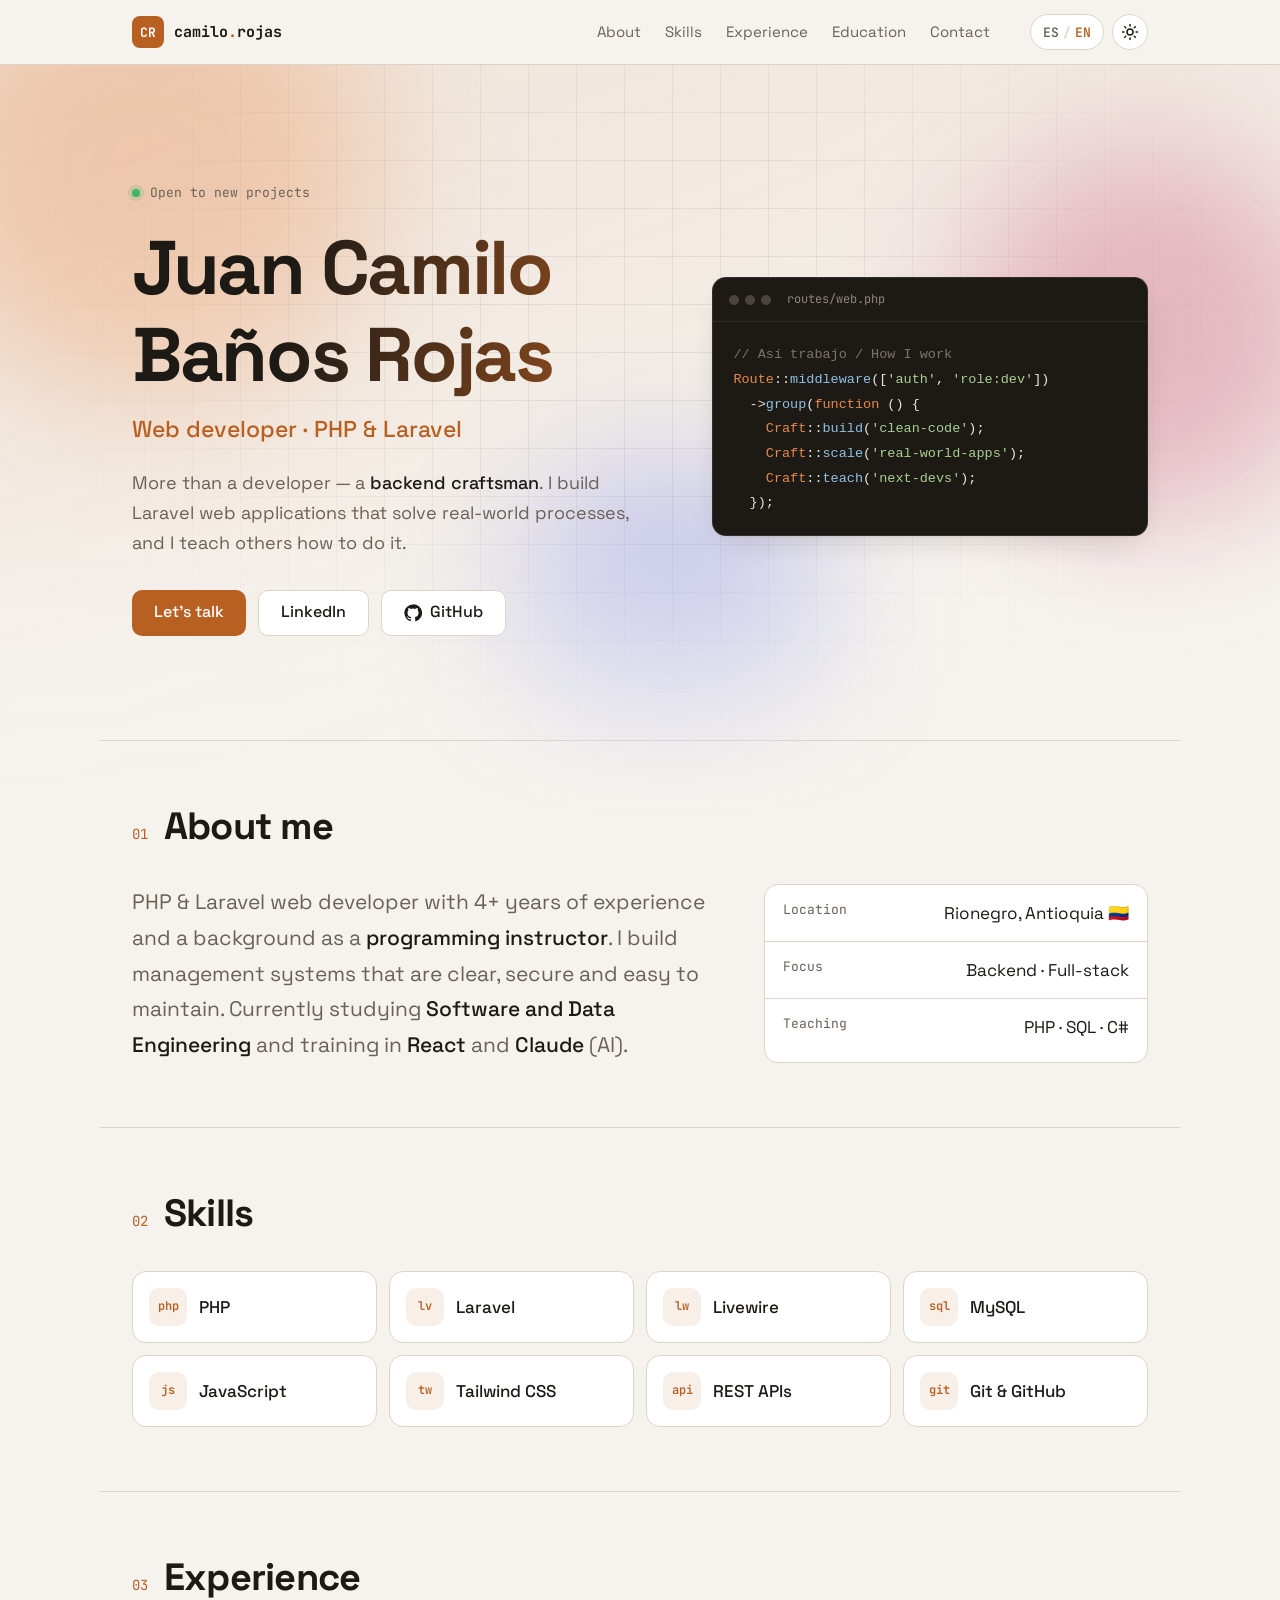
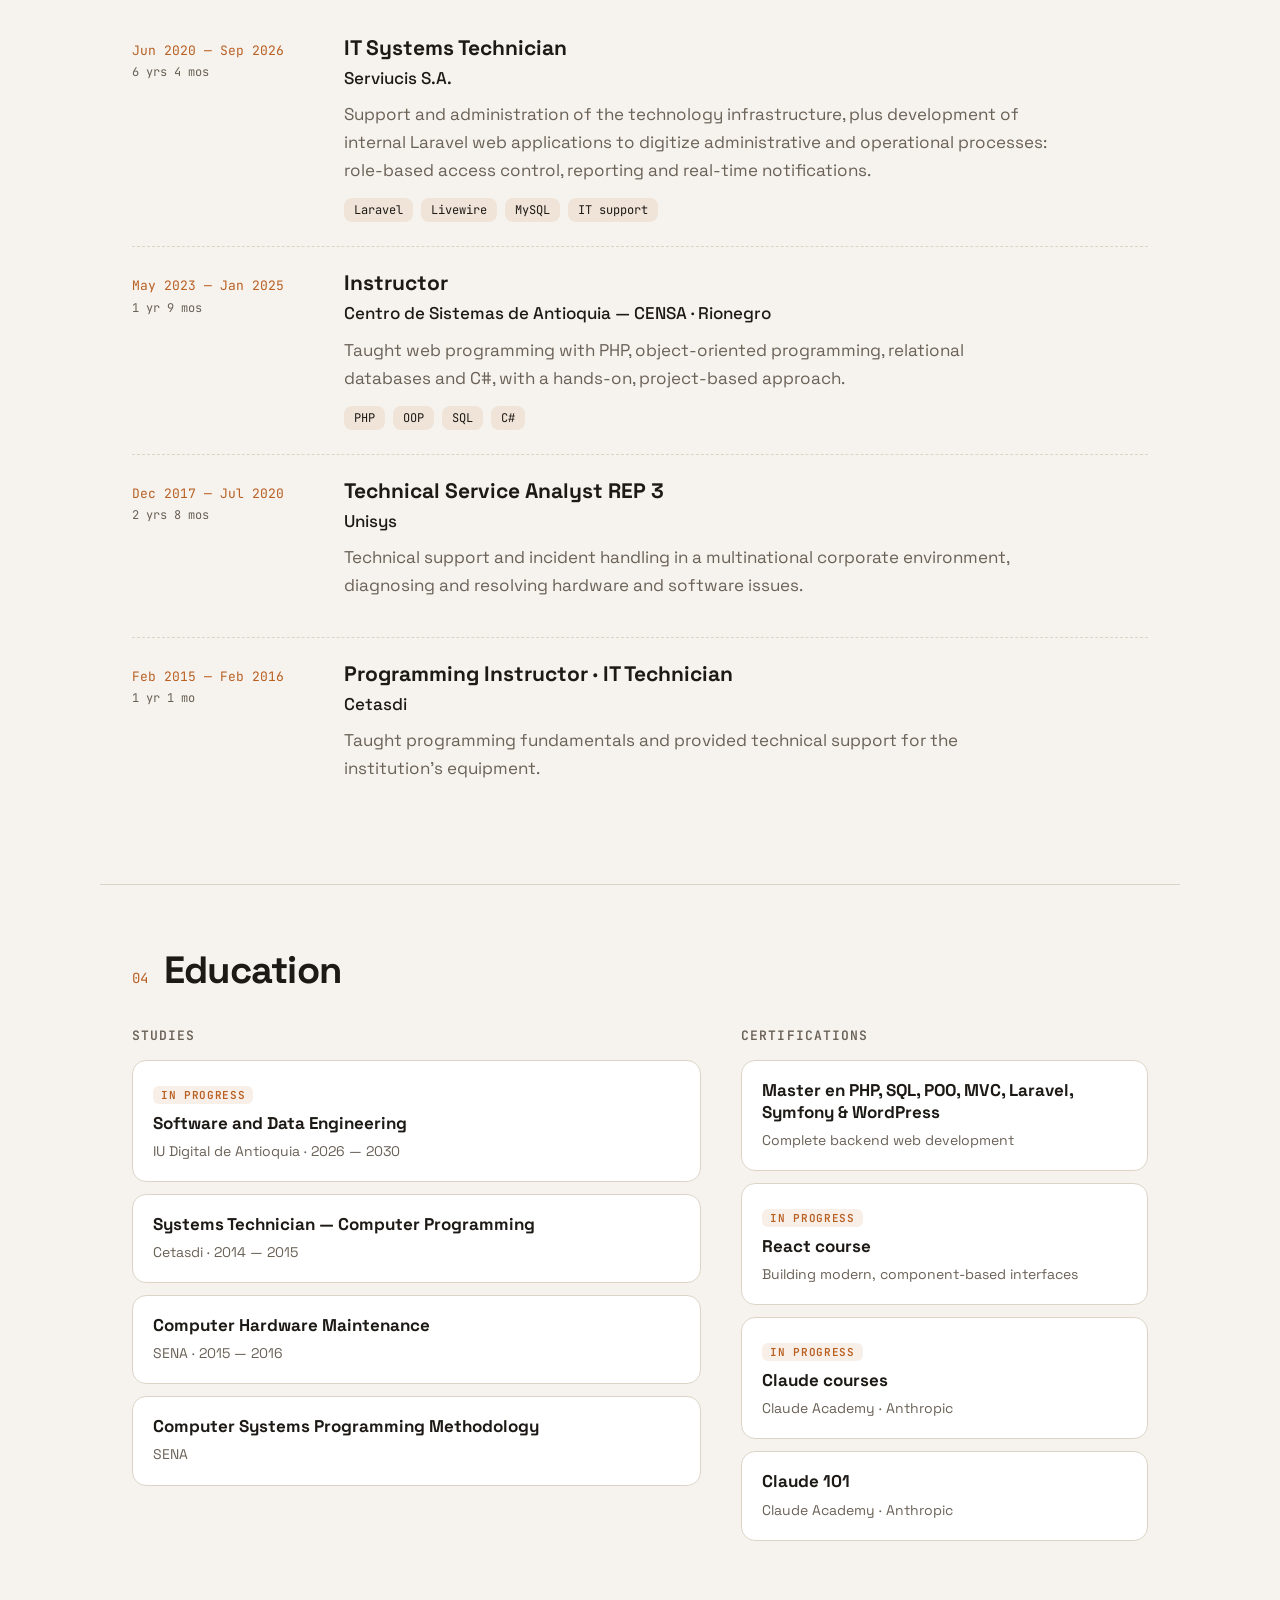
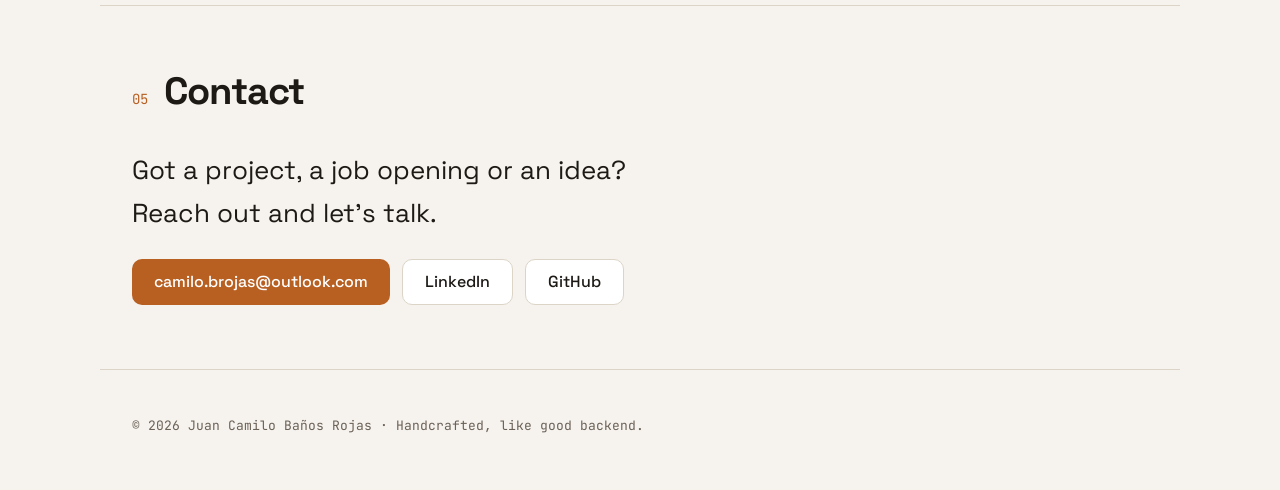
==== commit 90c7be3d: "Tema oscuro neutro y cursos en curso de React y Claude Co-Authored-By: Claude Opus 5.5 <noreply@anth" ====
--- a/index.html
+++ b/index.html
@@ -6,7 +6,7 @@
     <title>Camilo Rojas · Desarrollador Full-stack</title>
     <meta
       name="description"
-      content="Juan Camilo Baños Rojas — Desarrollador web PHP y Laravel en Rionegro, Antioquia. Más de 4 años de experiencia y docente de programación."
+      content="Juan Camilo Baños Rojas — Desarrollador web PHP y Laravel en Rionegro, Antioquia. Más de 4 años de experiencia, docente de programación y formándose en React y Claude."
     />
     <meta property="og:title" content="Camilo Rojas · Full-stack Developer" />
     <meta
@@ -181,7 +181,8 @@
             de experiencia y trayectoria como <strong>docente de
             programación</strong>. Creo sistemas de gestión claros, seguros y
             fáciles de mantener. Actualmente estudio
-            <strong>Ingeniería de Software y Datos</strong>.
+            <strong>Ingeniería de Software y Datos</strong> y me formo en
+            <strong>React</strong> y <strong>Claude</strong> (IA).
           </p>
           <ul class="facts reveal">
             <li>
@@ -364,6 +365,16 @@
                 <p data-i18n="edu.cert.php">Desarrollo web backend completo</p>
               </li>
               <li class="card reveal">
+                <span class="badge" data-i18n="edu.ongoing">En curso</span>
+                <h4 data-i18n="edu.react.title">Curso de React</h4>
+                <p data-i18n="edu.react.desc">Desarrollo de interfaces modernas con componentes</p>
+              </li>
+              <li class="card reveal">
+                <span class="badge" data-i18n="edu.ongoing">En curso</span>
+                <h4 data-i18n="edu.claude.title">Cursos de Claude</h4>
+                <p>Claude Academy · Anthropic</p>
+              </li>
+              <li class="card reveal">
                 <h4>Claude 101</h4>
                 <p>Claude Academy · Anthropic</p>
               </li>
--- a/style.css
+++ b/style.css
@@ -15,32 +15,32 @@
 
 @media (prefers-color-scheme: dark) {
   :root:not([data-theme="light"]) {
-    --bg: #12110f;
-    --bg-2: #1a1815;
-    --surface: #1e1c19;
-    --text: #ece6dc;
-    --muted: #9c9285;
-    --line: #2f2b26;
-    --accent: #e8894a;
-    --accent-soft: rgba(232, 137, 74, .12);
-    --code-bg: #0b0a09;
-    --code-text: #ece6dc;
+    --bg: #111113;
+    --bg-2: #18181b;
+    --surface: #1c1c1f;
+    --text: #ececee;
+    --muted: #a1a1aa;
+    --line: #2c2c31;
+    --accent: #e09868;
+    --accent-soft: rgba(224, 152, 104, .12);
+    --code-bg: #0b0b0d;
+    --code-text: #e4e4e7;
     --shadow: 0 1px 2px rgba(0, 0, 0, .3), 0 16px 40px -16px rgba(0, 0, 0, .6);
     color-scheme: dark;
   }
 }
 
 :root[data-theme="dark"] {
-  --bg: #12110f;
-  --bg-2: #1a1815;
-  --surface: #1e1c19;
-  --text: #ece6dc;
-  --muted: #9c9285;
-  --line: #2f2b26;
-  --accent: #e8894a;
-  --accent-soft: rgba(232, 137, 74, .12);
-  --code-bg: #0b0a09;
-  --code-text: #ece6dc;
+  --bg: #111113;
+  --bg-2: #18181b;
+  --surface: #1c1c1f;
+  --text: #ececee;
+  --muted: #a1a1aa;
+  --line: #2c2c31;
+  --accent: #e09868;
+  --accent-soft: rgba(224, 152, 104, .12);
+  --code-bg: #0b0b0d;
+  --code-text: #e4e4e7;
   --shadow: 0 1px 2px rgba(0, 0, 0, .3), 0 16px 40px -16px rgba(0, 0, 0, .6);
   color-scheme: dark;
 }
@@ -218,6 +218,9 @@
 .b2 { width: 380px; height: 380px; background: #c2416b; top: 80px; right: -60px; animation-duration: 22s; animation-delay: -6s; }
 .b3 { width: 320px; height: 320px; background: #5b6cf0; bottom: 40px; left: 40%; animation-duration: 26s; animation-delay: -12s; opacity: .35; }
 :root[data-theme="light"] .blob { opacity: .32; }
+/* Dark theme: quieter, more neutral banner */
+:root[data-theme="dark"] .blob { opacity: .22; filter: blur(90px) saturate(.6); }
+@media (prefers-color-scheme: dark) { :root:not([data-theme]) .blob { opacity: .22; filter: blur(90px) saturate(.6); } }
 @media (prefers-color-scheme: light) { :root:not([data-theme]) .blob { opacity: .32; } }
 .grid-overlay {
   position: absolute; inset: 0;
@@ -273,3 +276,5 @@
 .skill.is-visible:hover { transform: translateY(-3px); }
 .card.is-visible:hover { transform: translateX(3px); }
 .hero > * { min-width: 0; }
+:root[data-theme="dark"] .btn--primary, :root[data-theme="dark"] .brand__mark { color: #18181b; }
+@media (prefers-color-scheme: dark) { :root:not([data-theme]) .btn--primary, :root:not([data-theme]) .brand__mark { color: #18181b; } }
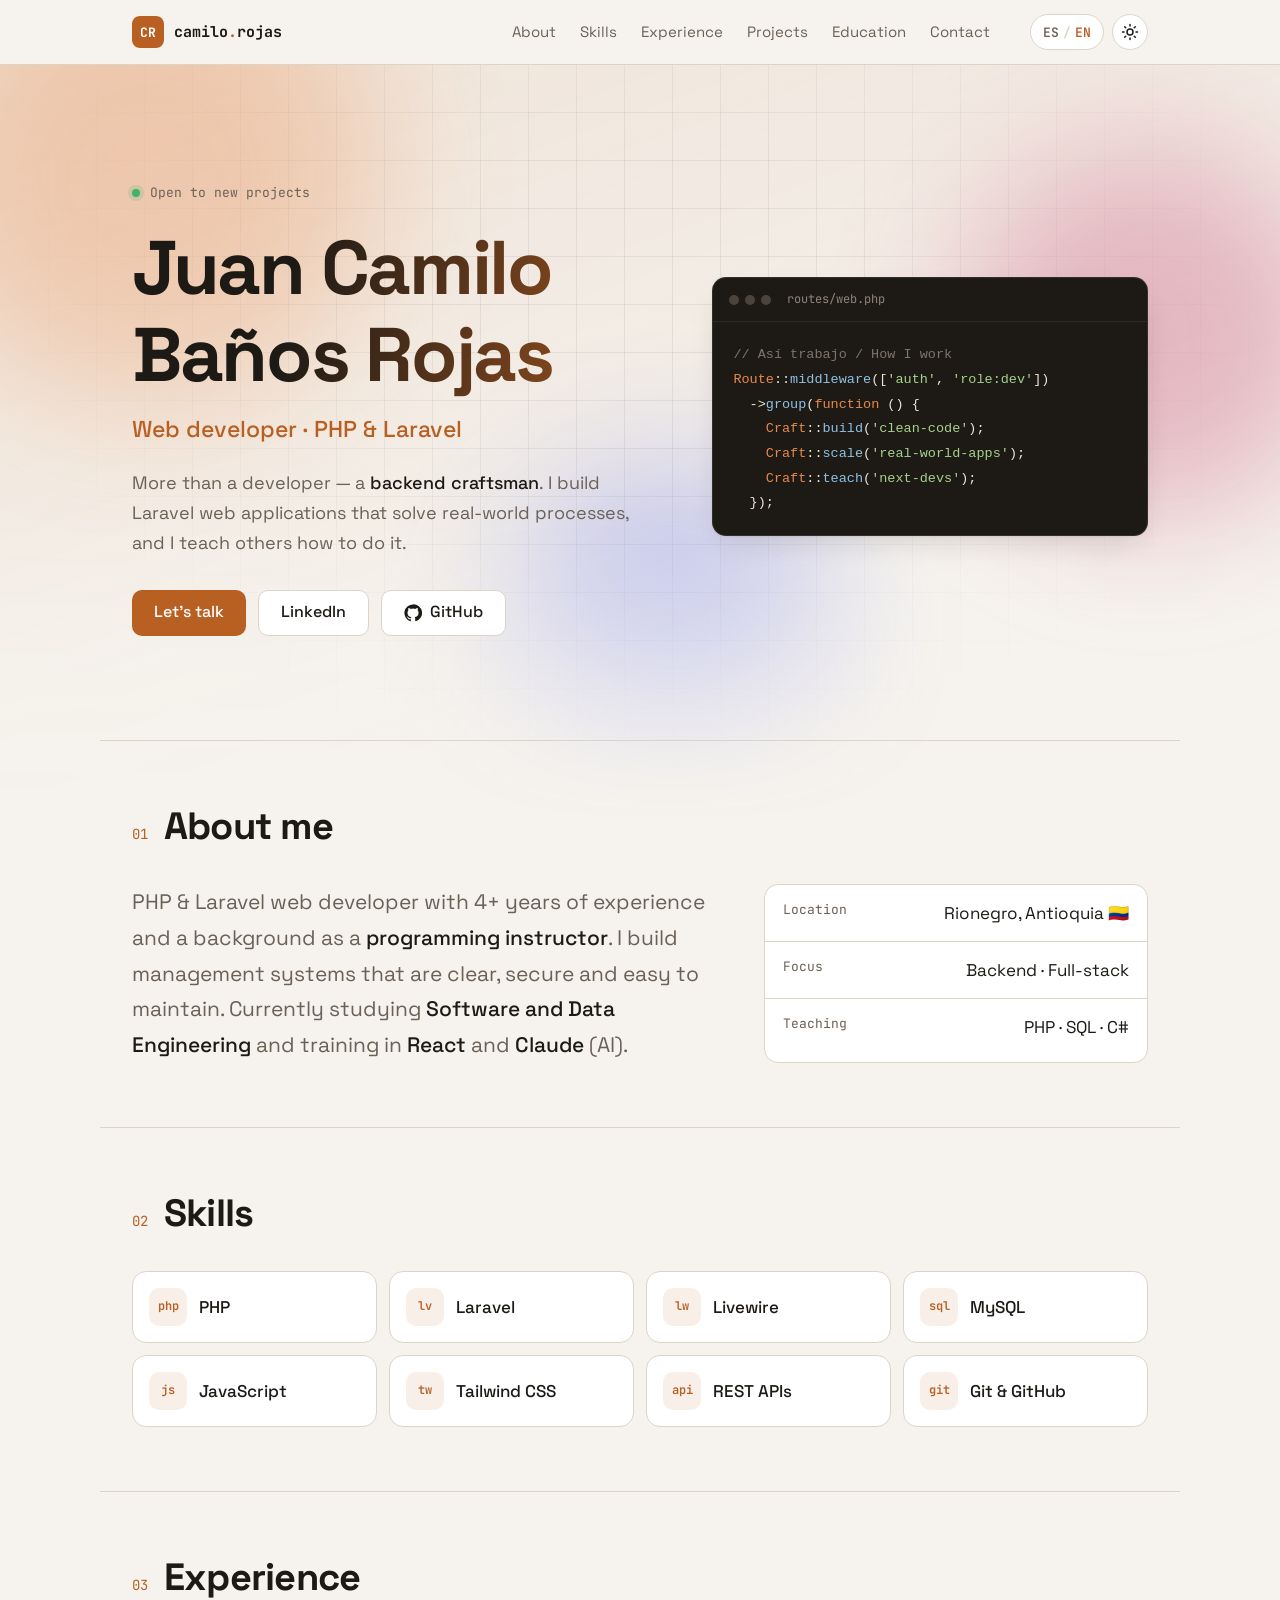
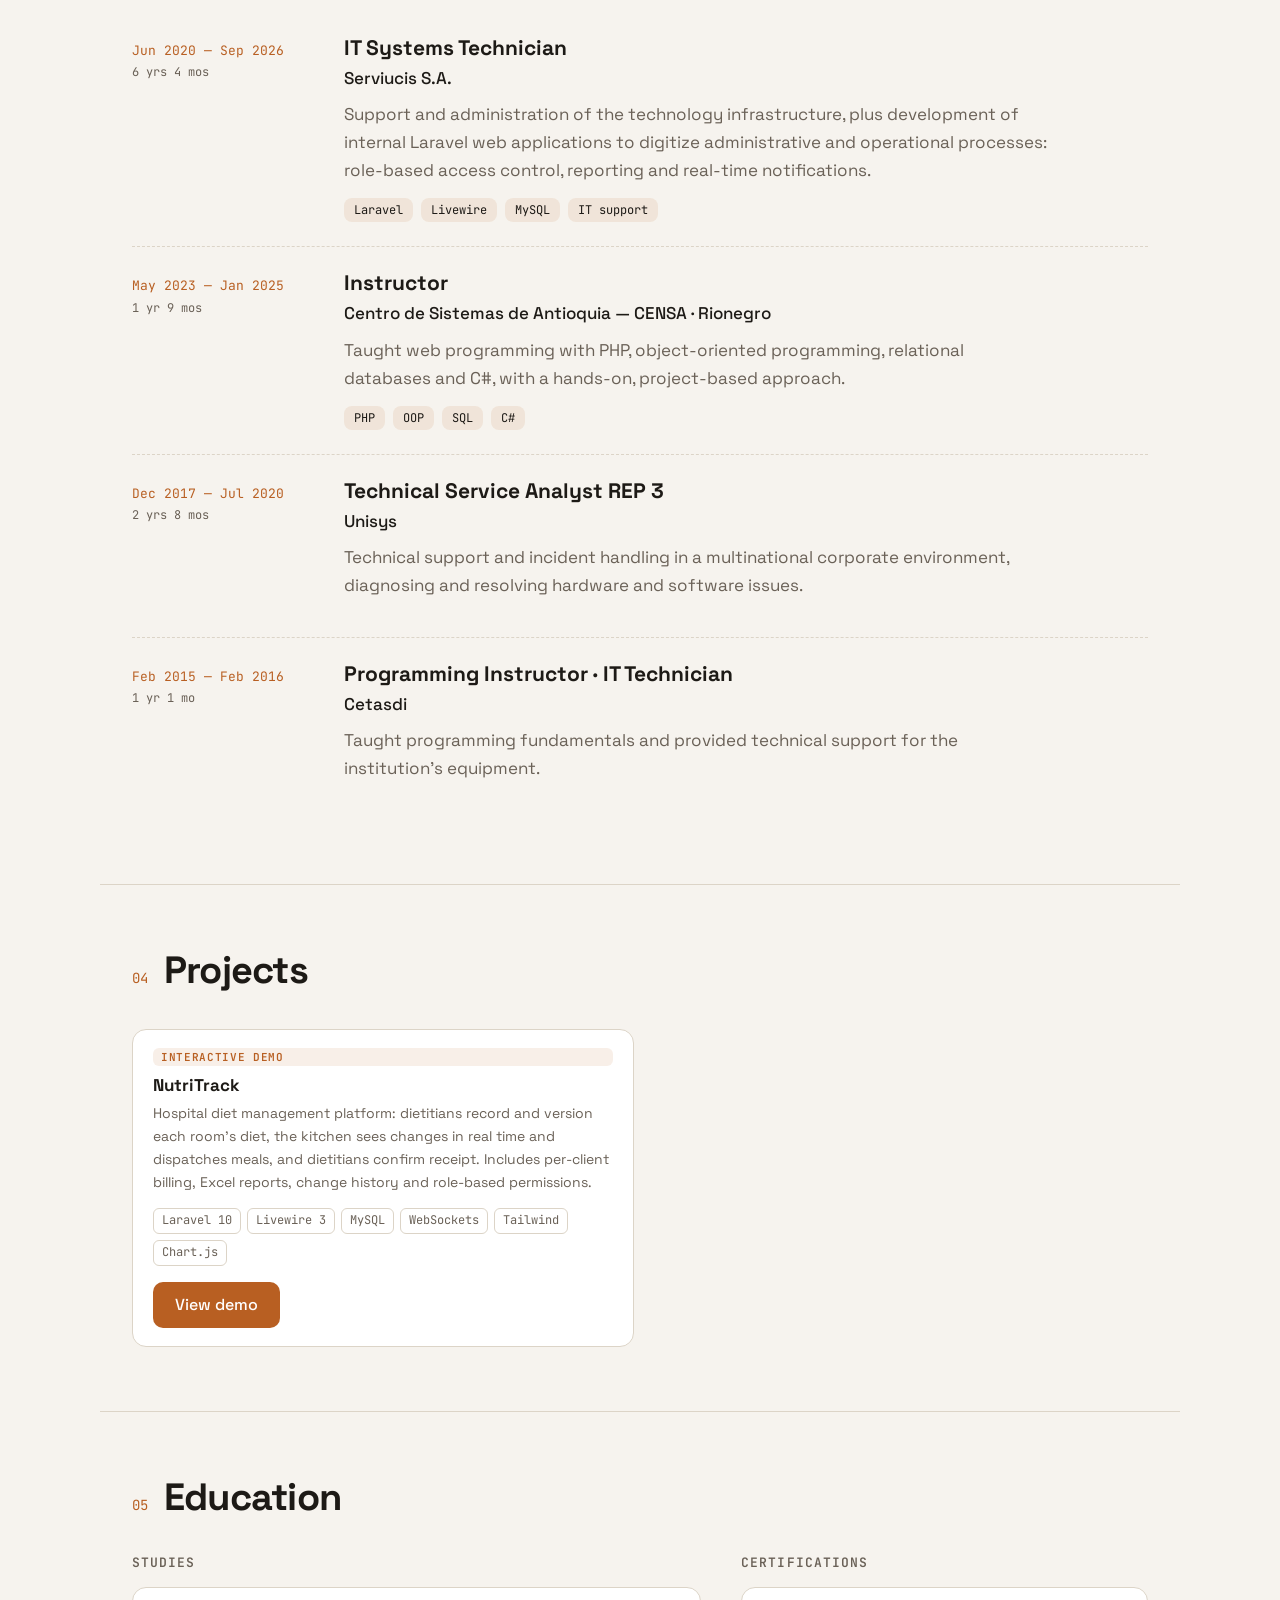
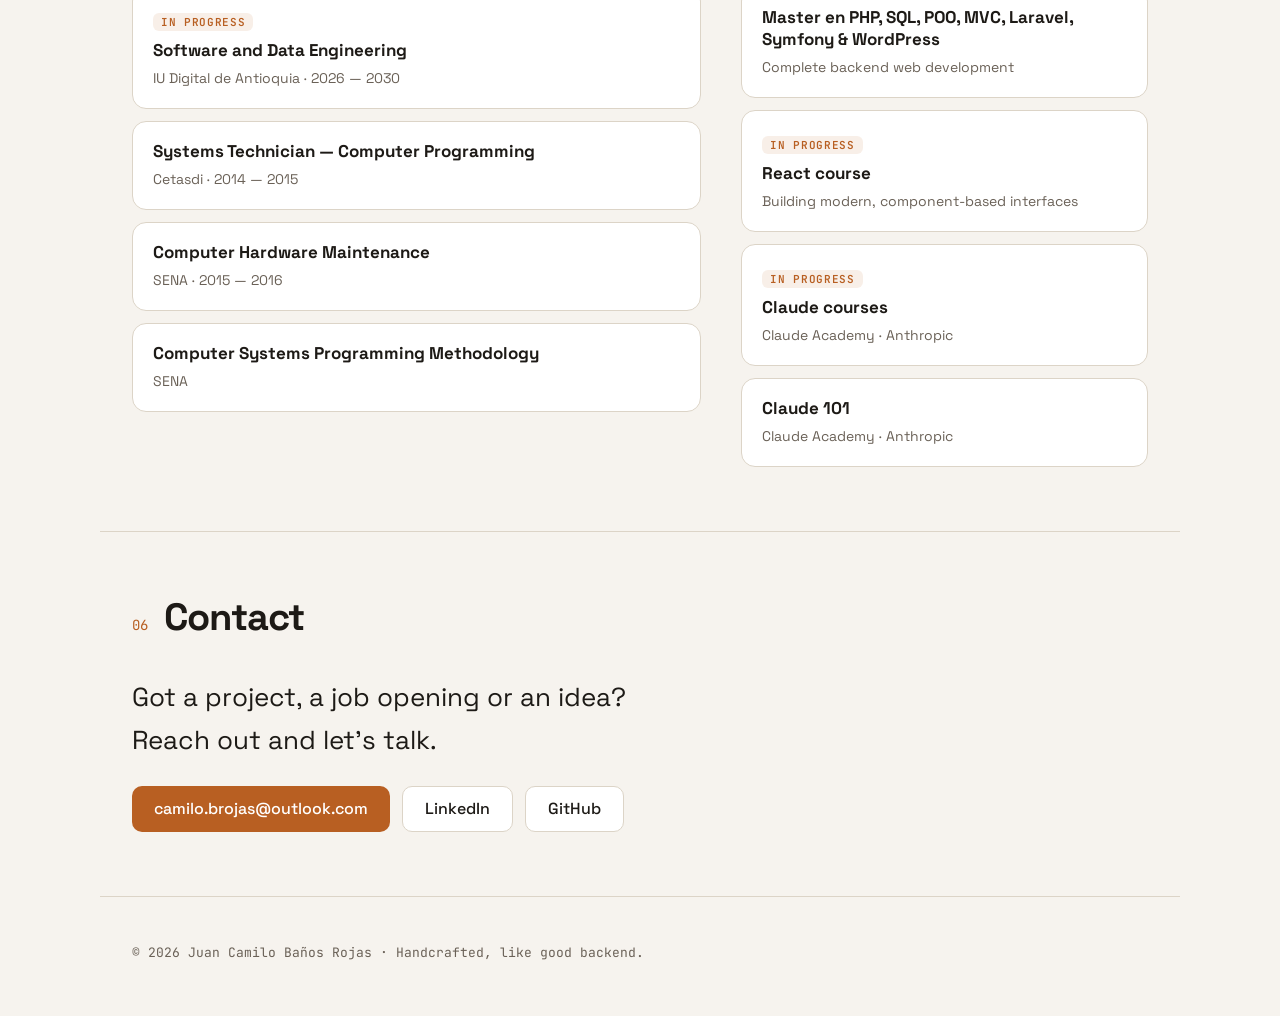
==== commit 14556b12: "Agrega sección Proyectos con el demo de NutriTrack Co-Authored-By: Claude Opus 5.5 <noreply@anthropi" ====
--- a/index.html
+++ b/index.html
@@ -48,6 +48,7 @@
           <a href="#about" data-i18n="nav.about">Sobre mí</a>
           <a href="#skills" data-i18n="nav.skills">Habilidades</a>
           <a href="#experience" data-i18n="nav.experience">Experiencia</a>
+          <a href="#projects" data-i18n="nav.projects">Proyectos</a>
           <a href="#education" data-i18n="nav.education">Formación</a>
           <a href="#contact" data-i18n="nav.contact">Contacto</a>
         </nav>
@@ -315,10 +316,45 @@
         </ol>
       </section>
 
+      <!-- PROJECTS -->
+      <section class="section wrap" id="projects">
+        <header class="section__head reveal">
+          <span class="mono num">04</span>
+          <h2 data-i18n="proj.title">Proyectos</h2>
+        </header>
+        <ul class="cards projects">
+          <li class="card project reveal">
+            <span class="badge" data-i18n="proj.nt.badge">Demo interactivo</span>
+            <h4>NutriTrack</h4>
+            <p data-i18n="proj.nt.desc">
+              Plataforma hospitalaria de gestión de dietas: el nutricionista
+              registra y versiona las dietas por habitación, la cocina ve los
+              cambios en tiempo real, despacha y el nutricionista confirma la
+              recepción. Incluye facturación por empresa, reportes Excel,
+              historial de cambios y roles con permisos.
+            </p>
+            <ul class="project__stack mono">
+              <li>Laravel 10</li><li>Livewire 3</li><li>MySQL</li>
+              <li>WebSockets</li><li>Tailwind</li><li>Chart.js</li>
+            </ul>
+            <div class="project__links">
+              <a
+                class="btn btn--primary"
+                href="nutritrack/"
+                target="_blank"
+                rel="noopener"
+                data-i18n="proj.nt.cta"
+                >Ver demo</a
+              >
+            </div>
+          </li>
+        </ul>
+      </section>
+
       <!-- EDUCATION -->
       <section class="section wrap" id="education">
         <header class="section__head reveal">
-          <span class="mono num">04</span>
+          <span class="mono num">05</span>
           <h2 data-i18n="edu.title">Formación</h2>
         </header>
         <div class="edu">
@@ -386,7 +422,7 @@
       <!-- CONTACT -->
       <section class="section wrap" id="contact">
         <header class="section__head reveal">
-          <span class="mono num">05</span>
+          <span class="mono num">06</span>
           <h2 data-i18n="contact.title">Contacto</h2>
         </header>
         <div class="contact reveal">
--- a/style.css
+++ b/style.css
@@ -15,15 +15,15 @@
 
 @media (prefers-color-scheme: dark) {
   :root:not([data-theme="light"]) {
-    --bg: #111113;
-    --bg-2: #18181b;
-    --surface: #1c1c1f;
+    --bg: #202124;
+    --bg-2: #26272b;
+    --surface: #2a2b2f;
     --text: #ececee;
-    --muted: #a1a1aa;
-    --line: #2c2c31;
+    --muted: #a8a8b0;
+    --line: #3a3b40;
     --accent: #e09868;
     --accent-soft: rgba(224, 152, 104, .12);
-    --code-bg: #0b0b0d;
+    --code-bg: #18191c;
     --code-text: #e4e4e7;
     --shadow: 0 1px 2px rgba(0, 0, 0, .3), 0 16px 40px -16px rgba(0, 0, 0, .6);
     color-scheme: dark;
@@ -31,15 +31,15 @@
 }
 
 :root[data-theme="dark"] {
-  --bg: #111113;
-  --bg-2: #18181b;
-  --surface: #1c1c1f;
+  --bg: #202124;
+  --bg-2: #26272b;
+  --surface: #2a2b2f;
   --text: #ececee;
-  --muted: #a1a1aa;
-  --line: #2c2c31;
+  --muted: #a8a8b0;
+  --line: #3a3b40;
   --accent: #e09868;
   --accent-soft: rgba(224, 152, 104, .12);
-  --code-bg: #0b0b0d;
+  --code-bg: #18191c;
   --code-text: #e4e4e7;
   --shadow: 0 1px 2px rgba(0, 0, 0, .3), 0 16px 40px -16px rgba(0, 0, 0, .6);
   color-scheme: dark;
@@ -278,3 +278,10 @@
 .hero > * { min-width: 0; }
 :root[data-theme="dark"] .btn--primary, :root[data-theme="dark"] .brand__mark { color: #18181b; }
 @media (prefers-color-scheme: dark) { :root:not([data-theme]) .btn--primary, :root:not([data-theme]) .brand__mark { color: #18181b; } }
+
+/* PROJECTS */
+@media (min-width: 820px) { .projects { grid-template-columns: repeat(2, 1fr); } }
+.project { display: flex; flex-direction: column; }
+.project__stack { list-style: none; margin: 14px 0 0; padding: 0; display: flex; flex-wrap: wrap; gap: 6px; }
+.project__stack li { padding: 2px 8px; border: 1px solid var(--line); border-radius: 6px; font-size: 12px; color: var(--muted); }
+.project__links { margin-top: auto; padding-top: 16px; display: flex; gap: 8px; flex-wrap: wrap; }
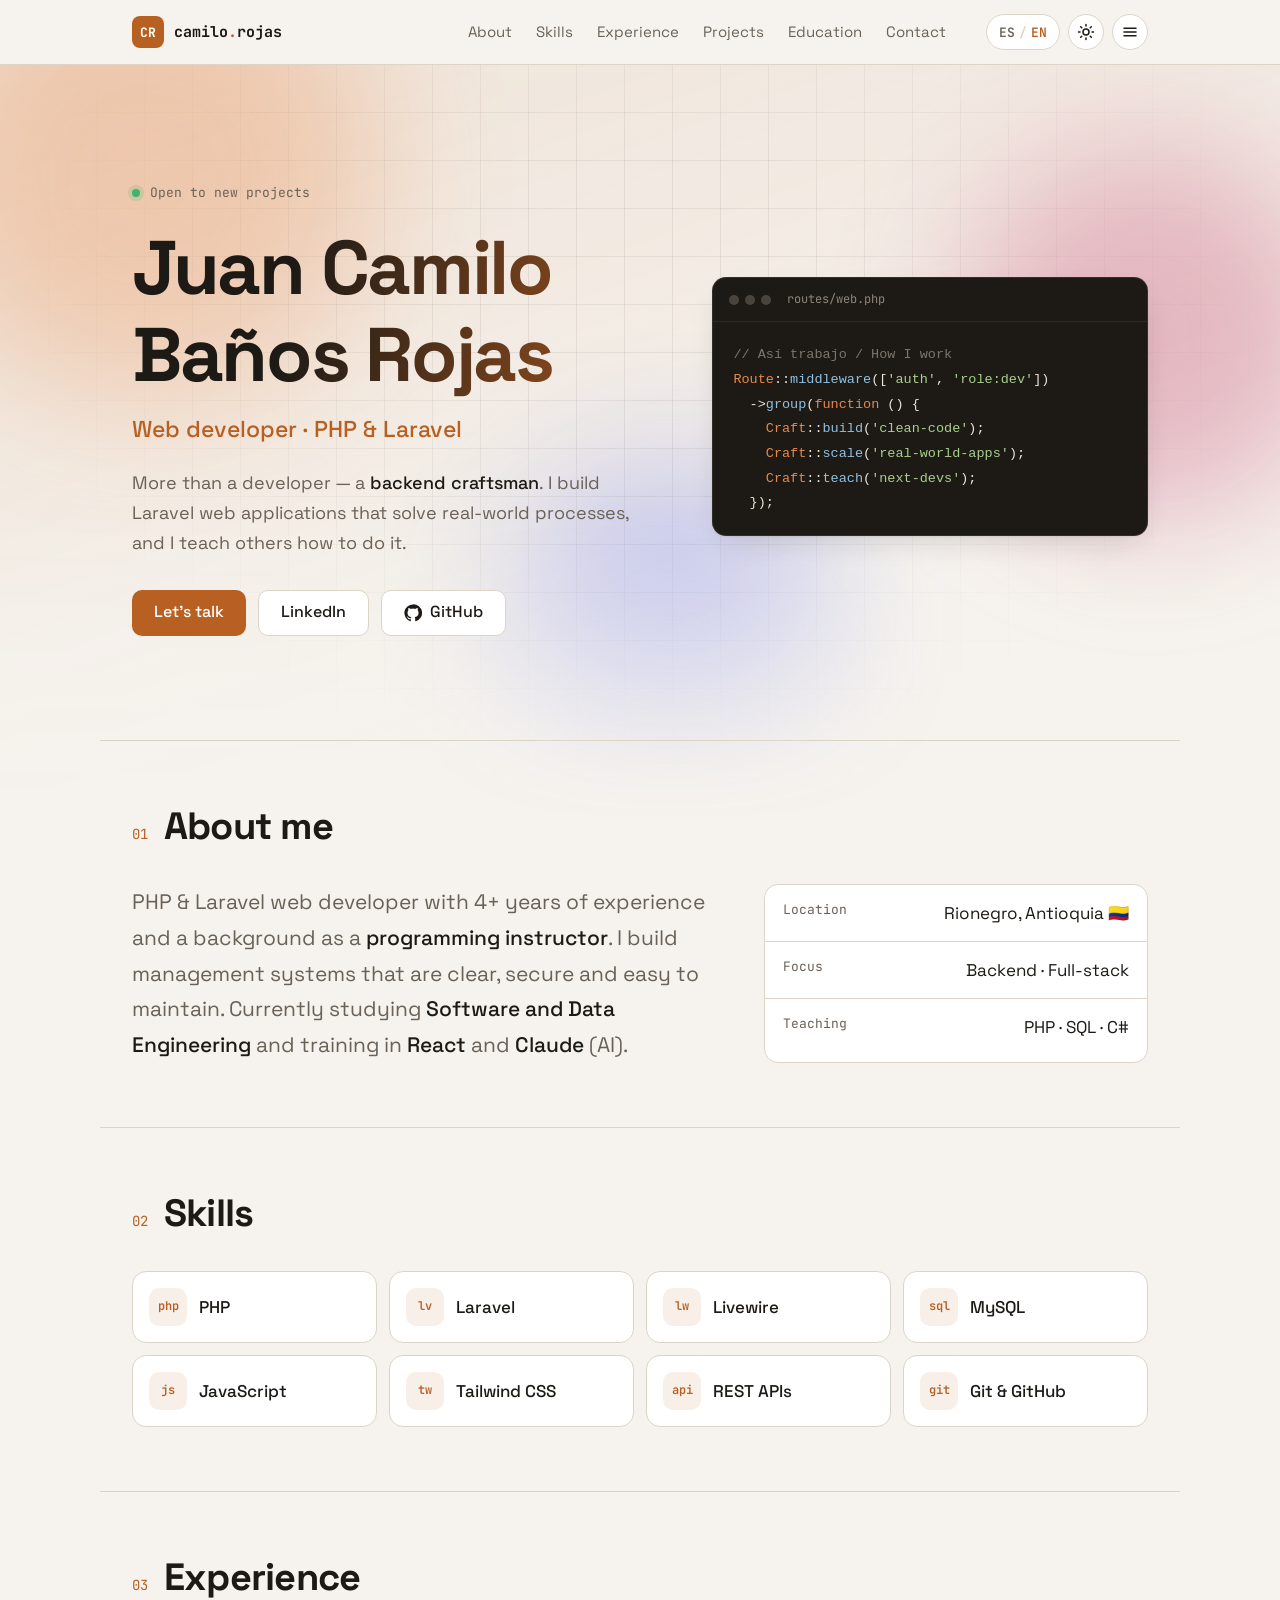
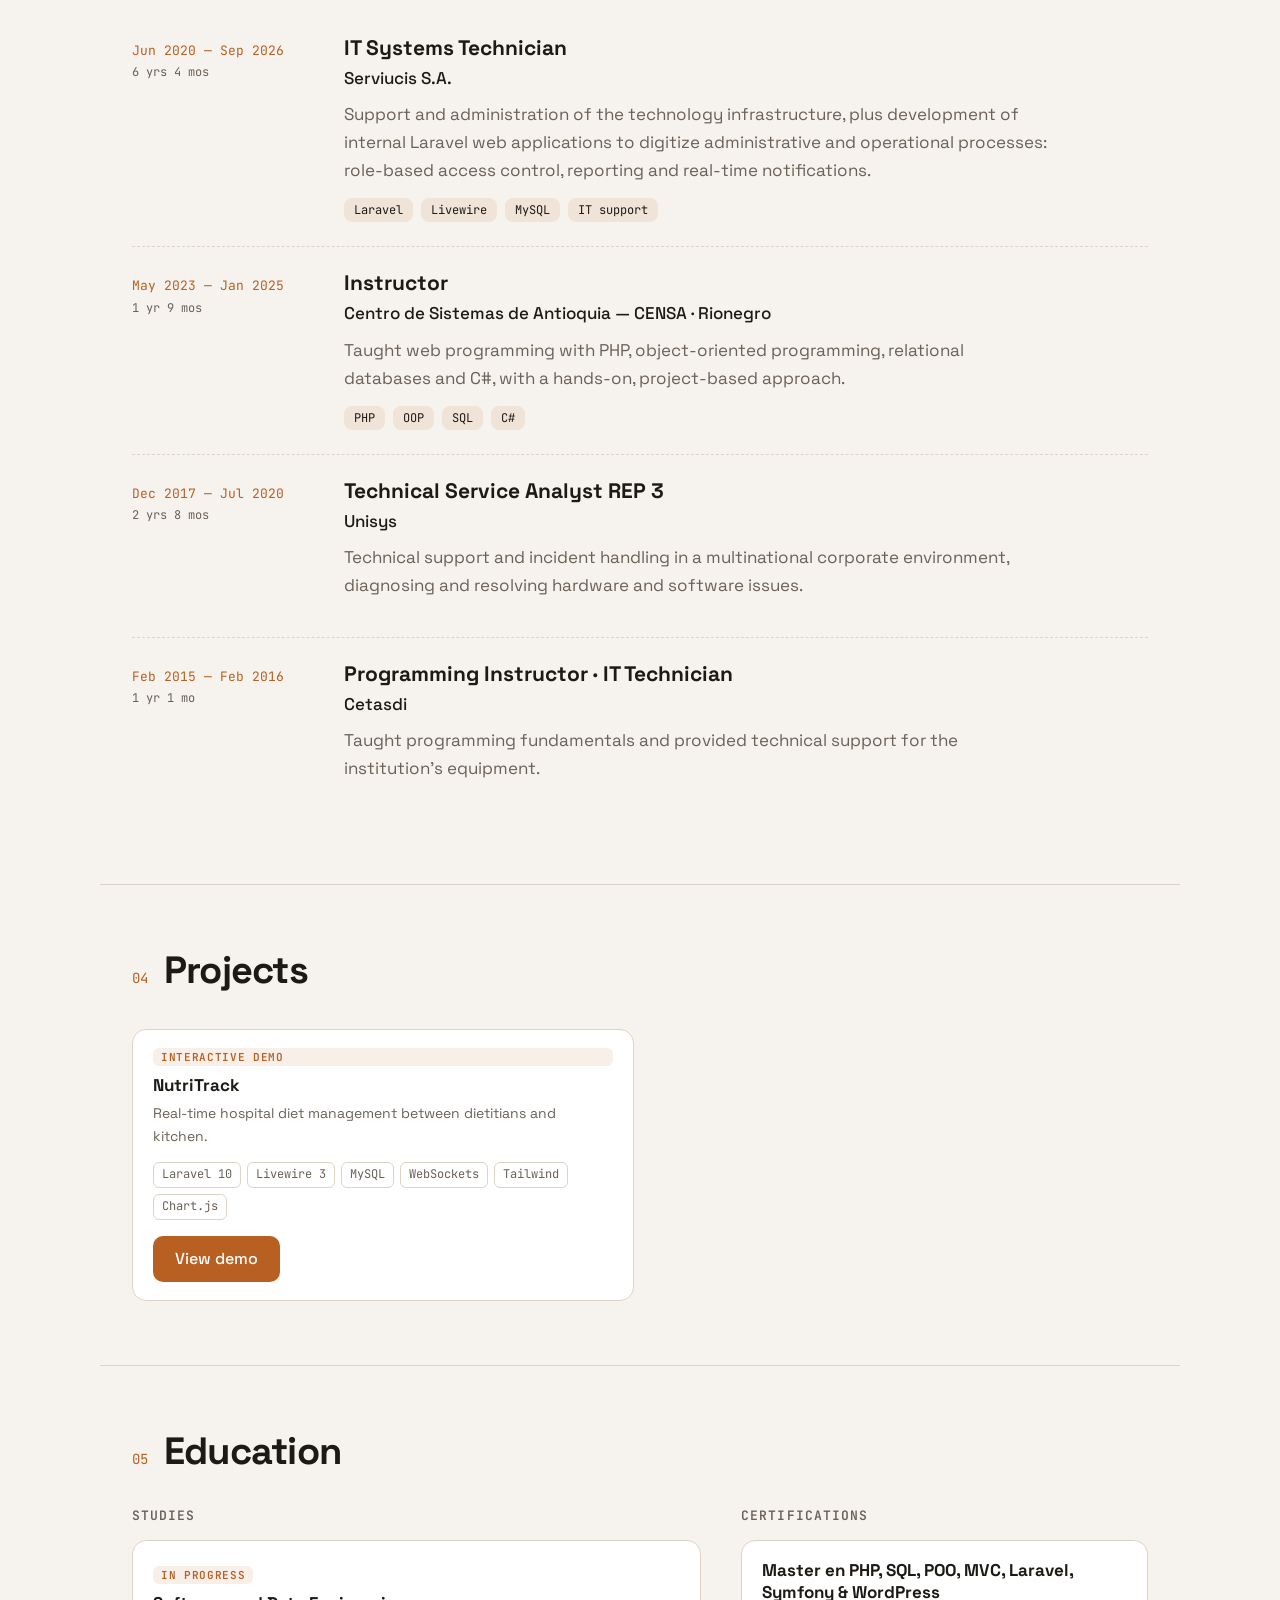
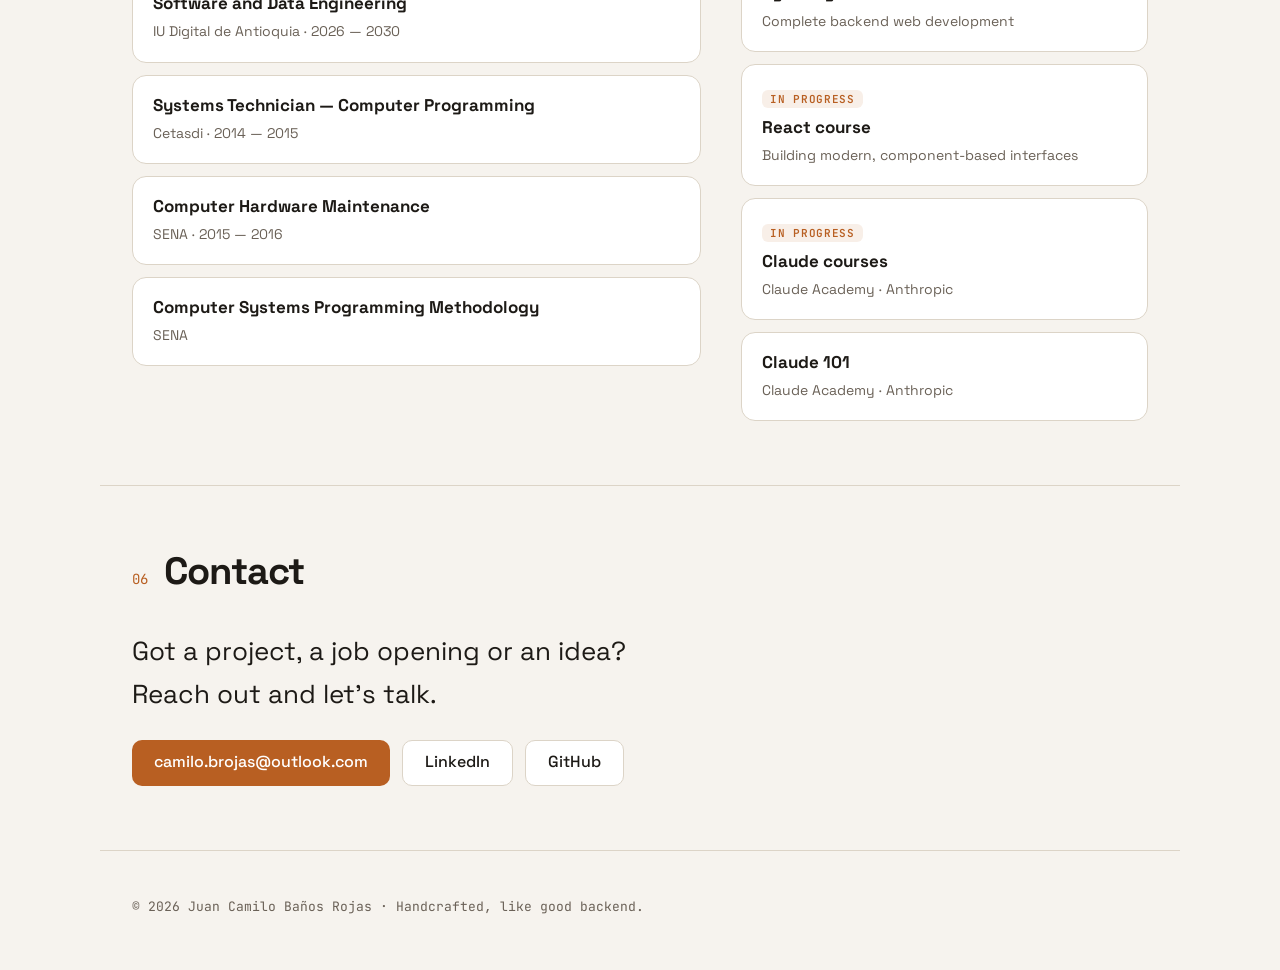
==== commit 5dca70b6: "Menú móvil animado, indicador de sección activa y descripción corta de NutriTrack Co-Authored-By: Cl" ====
--- a/index.html
+++ b/index.html
@@ -44,7 +44,8 @@
             >camilo<span class="accent">.</span>rojas</span
           >
         </a>
-        <nav class="nav__links" aria-label="Secciones">
+        <nav class="nav__links" id="navLinks" aria-label="Secciones">
+          <span class="nav__indicator" aria-hidden="true"></span>
           <a href="#about" data-i18n="nav.about">Sobre mí</a>
           <a href="#skills" data-i18n="nav.skills">Habilidades</a>
           <a href="#experience" data-i18n="nav.experience">Experiencia</a>
@@ -97,6 +98,27 @@
               <path d="M21 12.79A9 9 0 1 1 11.21 3 7 7 0 0 0 21 12.79z" />
             </svg>
           </button>
+          <button
+            class="icon-btn nav__toggle"
+            id="menuToggle"
+            type="button"
+            aria-label="Abrir menú"
+            aria-controls="navLinks"
+            aria-expanded="false"
+          >
+            <svg
+              viewBox="0 0 24 24"
+              width="18"
+              height="18"
+              fill="none"
+              stroke="currentColor"
+              stroke-width="2"
+              stroke-linecap="round"
+            >
+              <path class="i-menu" d="M4 7h16M4 12h16M4 17h16" />
+              <path class="i-close" d="M6 6l12 12M18 6L6 18" />
+            </svg>
+          </button>
         </div>
       </div>
     </header>
@@ -327,11 +349,7 @@
             <span class="badge" data-i18n="proj.nt.badge">Demo interactivo</span>
             <h4>NutriTrack</h4>
             <p data-i18n="proj.nt.desc">
-              Plataforma hospitalaria de gestión de dietas: el nutricionista
-              registra y versiona las dietas por habitación, la cocina ve los
-              cambios en tiempo real, despacha y el nutricionista confirma la
-              recepción. Incluye facturación por empresa, reportes Excel,
-              historial de cambios y roles con permisos.
+              Gestión de dietas hospitalarias en tiempo real entre nutrición y cocina.
             </p>
             <ul class="project__stack mono">
               <li>Laravel 10</li><li>Livewire 3</li><li>MySQL</li>
--- a/style.css
+++ b/style.css
@@ -81,12 +81,53 @@
 }
 .brand__name { font-family: "JetBrains Mono", monospace; font-size: 15px; }
 .nav__links { display: none; gap: 24px; margin-left: auto; }
-.nav__links a { text-decoration: none; color: var(--muted); font-size: 15px; }
+.nav__links a { position: relative; text-decoration: none; color: var(--muted); font-size: 15px; transition: color .2s; }
 .nav__links a:hover { color: var(--text); }
+.nav__links a.is-active { color: var(--accent); }
 .nav__actions { display: flex; gap: 8px; margin-left: auto; }
+.i-close { display: none; }
+.nav.is-open .i-menu { display: none; }
+.nav.is-open .i-close { display: block; }
+.nav__toggle svg { transition: transform .3s ease; }
+.nav.is-open .nav__toggle svg { transform: rotate(90deg); }
+.nav__indicator { display: none; }
+/* Mobile: links slide down below the bar */
+@media (max-width: 819px) {
+  .nav__links {
+    display: flex; flex-direction: column; gap: 0;
+    position: absolute; top: 100%; left: 0; right: 0;
+    padding: 8px 16px 16px;
+    background: var(--bg);
+    border-bottom: 1px solid var(--line);
+    box-shadow: var(--shadow);
+    opacity: 0; visibility: hidden; transform: translateY(-10px); pointer-events: none;
+    transition: opacity .25s ease, transform .25s ease, visibility 0s .25s;
+  }
+  .nav.is-open .nav__links {
+    opacity: 1; visibility: visible; transform: none; pointer-events: auto;
+    transition: opacity .25s ease, transform .25s ease;
+  }
+  .nav__links a {
+    padding: 12px 4px; font-size: 17px; border-bottom: 1px solid var(--line);
+    opacity: 0; transform: translateY(-6px);
+    transition: opacity .25s ease, transform .25s ease, color .2s;
+  }
+  .nav.is-open .nav__links a { opacity: 1; transform: none; transition-delay: calc(var(--i, 0) * 40ms); }
+  .nav__links a:last-child { border-bottom: 0; }
+}
 @media (min-width: 820px) {
-  .nav__links { display: flex; }
+  .nav__links { display: flex; position: relative; }
   .nav__actions { margin-left: 16px; }
+  .nav__toggle { display: none; }
+  .nav__indicator {
+    display: block; position: absolute; left: 0; bottom: -6px; height: 2px; width: 0;
+    border-radius: 2px; background: var(--accent); opacity: 0;
+    transition: transform .4s cubic-bezier(.4, 0, .2, 1), width .4s cubic-bezier(.4, 0, .2, 1), opacity .25s;
+  }
+  .nav__indicator.is-on { opacity: 1; }
+}
+@media (prefers-reduced-motion: reduce) {
+  .nav__links, .nav__links a, .nav__indicator, .nav__toggle svg { transition: none !important; }
 }
 .chip, .icon-btn {
   height: 36px; border: 1px solid var(--line); background: var(--surface); color: var(--text);
